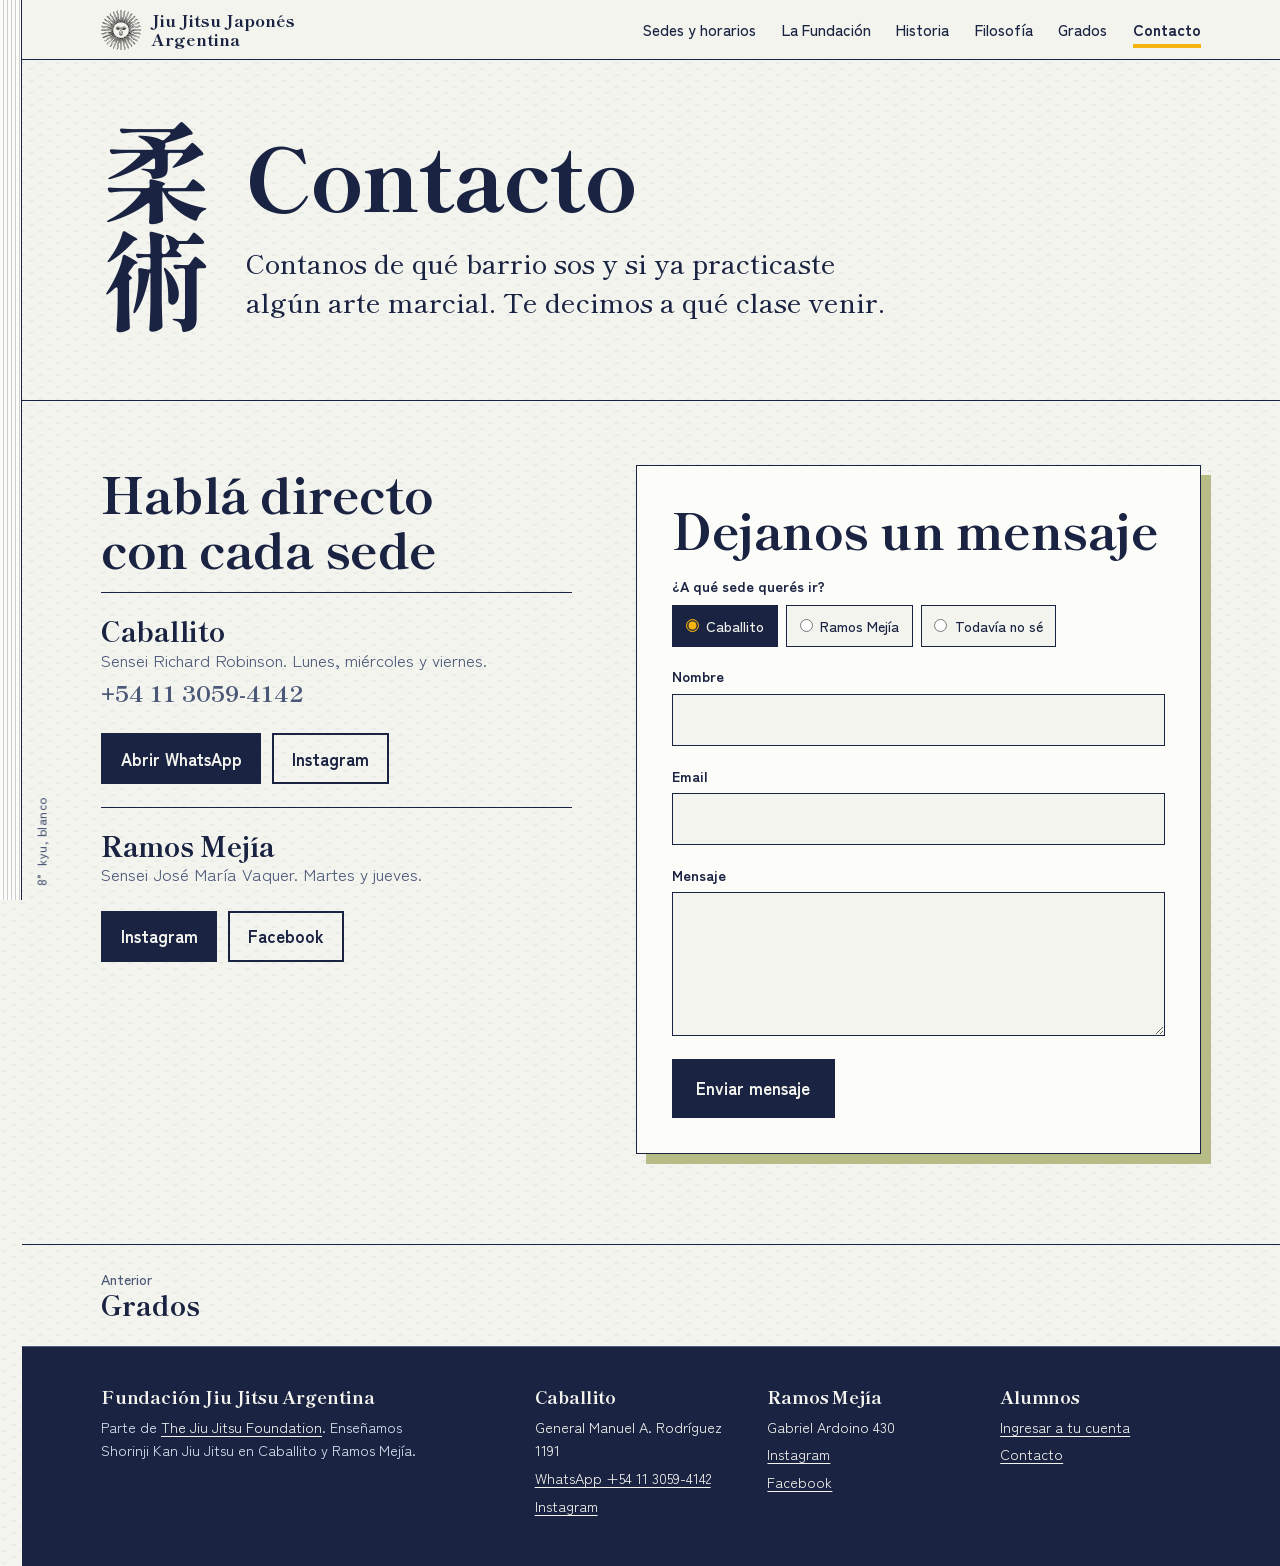
==== contacto.html @ 2adf0007 "Publica el sitio" ====
<!doctype html>
<html lang="es-AR">
<head>
<meta charset="utf-8">
<meta name="viewport" content="width=device-width, initial-scale=1, viewport-fit=cover">
<title>Contacto | Jiu Jitsu Japonés Argentina</title>
<meta name="description" content="Escribinos para venir a una clase de Jiu Jitsu Japonés en Caballito o Ramos Mejía.">
<meta name="theme-color" content="#1A2342">
<meta name="robots" content="noindex, nofollow">
<link rel="canonical" href="https://alannav-x.github.io/jitsu-argentina/contacto.html">
<meta property="og:type" content="website">
<meta property="og:site_name" content="Jiu Jitsu Japonés Argentina">
<meta property="og:title" content="Contacto | Jiu Jitsu Japonés Argentina">
<meta property="og:description" content="Escribinos para venir a una clase de Jiu Jitsu Japonés en Caballito o Ramos Mejía.">
<meta property="og:url" content="https://alannav-x.github.io/jitsu-argentina/contacto.html">
<meta property="og:image" content="https://alannav-x.github.io/jitsu-argentina/assets/img/og.png">
<meta property="og:image:width" content="1200">
<meta property="og:image:height" content="630">
<meta property="og:locale" content="es_AR">
<meta name="twitter:card" content="summary_large_image">
<link rel="icon" href="assets/img/sol.svg" type="image/svg+xml">
<link rel="stylesheet" href="css/fonts.css">
<link rel="stylesheet" href="css/site.css">

</head>
<body>
<a class="saltar" href="#contenido">Ir al contenido</a>
<div class="obi" aria-hidden="true"></div>
<div class="obi-grado" aria-hidden="true">8° kyu, blanco</div>
<header class="cabecera">
  <div class="caja">
    <a class="marca" href="index.html"><img src="assets/img/sol.svg" alt="" width="40" height="40">Jiu Jitsu Japonés<br>Argentina</a>
    <button class="menu-boton" type="button" aria-expanded="false" aria-controls="nav">Menú</button>
    <nav class="nav" id="nav" aria-label="Principal"><ul><li><a href="index.html">Sedes y horarios</a></li><li><a href="fundacion.html">La Fundación</a></li><li><a href="historia.html">Historia</a></li><li><a href="filosofia.html">Filosofía</a></li><li><a href="grados.html">Grados</a></li><li><a href="contacto.html" aria-current="page">Contacto</a></li></ul></nav>
  </div>
</header>
<main id="contenido">
<div class="titular"><div class="caja"><span class="kanji" lang="ja" aria-hidden="true">柔術</span><div><h1>Contacto</h1><p>Contanos de qué barrio sos y si ya practicaste algún arte marcial. Te decimos a qué clase venir.</p></div></div></div><div class="caja contacto-grilla">
  <div class="directo">
    <h2>Hablá directo con cada sede</h2>
    <div class="directo-sede">
      <h3>Caballito</h3>
      <p>Sensei Richard Robinson. Lunes, miércoles y viernes.</p>
      <p class="numero">+54 11 3059-4142</p>
      <div class="redes">
        <a class="boton" href="https://wa.me/541130594142?text=Hola%2C%20quiero%20probar%20una%20clase%20de%20Jiu%20Jitsu%20en%20Caballito.">Abrir WhatsApp</a>
        <a class="boton boton-linea" href="https://www.instagram.com/caballitojiujitsuclub/">Instagram</a>
      </div>
    </div>
    <div class="directo-sede">
      <h3>Ramos Mejía</h3>
      <p>Sensei José María Vaquer. Martes y jueves.</p>
      <div class="redes">
        <a class="boton" href="https://www.instagram.com/haedojiujitsuclub/">Instagram</a>
        <a class="boton boton-linea" href="https://www.facebook.com/p/Haedo-Jiu-Jitsu-Club-100057642211295/">Facebook</a>
      </div>
    </div>
  </div>

  <form class="formulario" id="form-contacto">
    <h2>Dejanos un mensaje</h2>
    <p class="trampa" aria-hidden="true"><label for="c-sitio">No completar</label><input id="c-sitio" name="sitio" type="text" tabindex="-1" autocomplete="off"></p>
    <fieldset class="campo sede-opciones">
      <legend>¿A qué sede querés ir?</legend>
      <label><input type="radio" name="sede" id="c-sede-caballito" value="Caballito" checked> Caballito</label>
      <label><input type="radio" name="sede" id="c-sede-ramos" value="Ramos Mejía"> Ramos Mejía</label>
      <label><input type="radio" name="sede" id="c-sede-nose" value="Todavía no sé"> Todavía no sé</label>
    </fieldset>
    <div class="campo">
      <label for="c-nombre">Nombre</label>
      <input id="c-nombre" name="nombre" type="text" autocomplete="name" required>
    </div>
    <div class="campo">
      <label for="c-email">Email</label>
      <input id="c-email" name="email" type="email" autocomplete="email" required>
    </div>
    <div class="campo">
      <label for="c-mensaje">Mensaje</label>
      <textarea id="c-mensaje" name="mensaje" required></textarea>
    </div>
    <button class="boton" type="submit">Enviar mensaje</button>
    <p class="estado" id="form-estado" role="status" hidden></p>
  </form>
</div>

<nav class="seguir" aria-label="Seguir leyendo"><div class="caja"><a class="antes" href="grados.html"><span>Anterior</span>Grados</a><span></span></div></nav>
</main>
<footer class="pie">
  <div class="caja">
    <div>
      <h2>Fundación Jiu Jitsu Argentina</h2>
      <p>Parte de <a href="https://www.jitsufoundation.org/">The Jiu Jitsu Foundation</a>. Enseñamos Shorinji Kan Jiu Jitsu en Caballito y Ramos Mejía.</p>
    </div>
    <div>
      <h2>Caballito</h2>
      <ul>
        <li>General Manuel A. Rodríguez 1191</li>
        <li><a href="https://wa.me/541130594142?text=Hola%2C%20quiero%20probar%20una%20clase%20de%20Jiu%20Jitsu%20en%20Caballito.">WhatsApp +54 11 3059-4142</a></li>
        <li><a href="https://www.instagram.com/caballitojiujitsuclub/">Instagram</a></li>
      </ul>
    </div>
    <div>
      <h2>Ramos Mejía</h2>
      <ul>
        <li>Gabriel Ardoino 430</li>
        <li><a href="https://www.instagram.com/haedojiujitsuclub/">Instagram</a></li>
        <li><a href="https://www.facebook.com/p/Haedo-Jiu-Jitsu-Club-100057642211295/">Facebook</a></li>
      </ul>
    </div>
    <div>
      <h2>Alumnos</h2>
      <ul>
        <li><a href="https://jitsuargentina.com.ar/login">Ingresar a tu cuenta</a></li>
        <li><a href="contacto.html">Contacto</a></li>
      </ul>
    </div>
  </div>
</footer>

<script src="js/site.js"></script>
</body>
</html>
---- css/fonts.css ----
@font-face{font-family:'Shippori Mincho B1';font-style:normal;font-weight:500;font-display:swap;src:url('../assets/fonts/shippori-mincho-b1-latin-500-normal.woff2') format('woff2');unicode-range:U+0000-00FF,U+0131,U+0152-0153,U+02BB-02BC,U+02C6,U+02DA,U+02DC,U+2000-206F,U+20AC,U+2122,U+2191,U+2193,U+2212,U+2215,U+FEFF,U+FFFD}
@font-face{font-family:'Shippori Mincho B1';font-style:normal;font-weight:800;font-display:swap;src:url('../assets/fonts/shippori-mincho-b1-latin-800-normal.woff2') format('woff2');unicode-range:U+0000-00FF,U+0131,U+0152-0153,U+02BB-02BC,U+02C6,U+02DA,U+02DC,U+2000-206F,U+20AC,U+2122,U+2191,U+2193,U+2212,U+2215,U+FEFF,U+FFFD}
@font-face{font-family:'Zen Kaku Gothic New';font-style:normal;font-weight:400;font-display:swap;src:url('../assets/fonts/zen-kaku-gothic-new-latin-400-normal.woff2') format('woff2');unicode-range:U+0000-00FF,U+0131,U+0152-0153,U+02BB-02BC,U+02C6,U+02DA,U+02DC,U+2000-206F,U+20AC,U+2122,U+2191,U+2193,U+2212,U+2215,U+FEFF,U+FFFD}
@font-face{font-family:'Zen Kaku Gothic New';font-style:normal;font-weight:500;font-display:swap;src:url('../assets/fonts/zen-kaku-gothic-new-latin-500-normal.woff2') format('woff2');unicode-range:U+0000-00FF,U+0131,U+0152-0153,U+02BB-02BC,U+02C6,U+02DA,U+02DC,U+2000-206F,U+20AC,U+2122,U+2191,U+2193,U+2212,U+2215,U+FEFF,U+FFFD}
@font-face{font-family:'Zen Kaku Gothic New';font-style:normal;font-weight:700;font-display:swap;src:url('../assets/fonts/zen-kaku-gothic-new-latin-700-normal.woff2') format('woff2');unicode-range:U+0000-00FF,U+0131,U+0152-0153,U+02BB-02BC,U+02C6,U+02DA,U+02DC,U+2000-206F,U+20AC,U+2122,U+2191,U+2193,U+2212,U+2215,U+FEFF,U+FFFD}
@font-face{font-family:'Shippori Mincho B1';font-style:normal;font-weight:800;font-display:swap;src:url('../assets/fonts/shippori-kanji-0.woff2') format('woff2');unicode-range:U+53F2,U+6B66}
@font-face{font-family:'Shippori Mincho B1';font-style:normal;font-weight:800;font-display:swap;src:url('../assets/fonts/shippori-kanji-1.woff2') format('woff2');unicode-range:U+8853,U+5E2F}
@font-face{font-family:'Shippori Mincho B1';font-style:normal;font-weight:800;font-display:swap;src:url('../assets/fonts/shippori-kanji-2.woff2') format('woff2');unicode-range:U+6B74}
@font-face{font-family:'Shippori Mincho B1';font-style:normal;font-weight:800;font-display:swap;src:url('../assets/fonts/shippori-kanji-3.woff2') format('woff2');unicode-range:U+9053}
@font-face{font-family:'Shippori Mincho B1';font-style:normal;font-weight:800;font-display:swap;src:url('../assets/fonts/shippori-kanji-4.woff2') format('woff2');unicode-range:U+67D4}
---- css/site.css ----
/* Layout: el cinturón (obi) corre como una columna por el borde izquierdo y cambia de grado al avanzar la página;
   el contenido se alinea a la izquierda sobre una grilla de 12 columnas, con el índigo como tinta y el celeste y el sol como acentos. */
:root {
  color-scheme: light;
  --gi: #F3F4EE;          /* blanco del judogi */
  --gi-sombra: #E4E7DC;   /* pliegue del gi */
  --indigo: #1A2342;      /* aizome, tinta de todo el texto */
  --indigo-medio: #4C5878;
  --celeste: #74ACDF;     /* bandera argentina */
  --celeste-hondo: #1F5F99;
  --sol: #F6B40E;         /* Sol de Mayo */
  --tatami: #B7BB86;      /* paja igusa */
  --blanco: #FCFCF9;

  --c-blanco: #FCFCF9; --c-amarillo: #FFD91D; --c-naranja: #DD792F; --c-verde: #21932E;
  --c-violeta: #5E3E8C; --c-celeste: #A6C7ED; --c-azul: #2D5DE2; --c-marron: #934D19;
  --grado: var(--c-blanco);

  --display: 'Shippori Mincho B1', 'Hiragino Mincho ProN', 'Yu Mincho', Georgia, 'Times New Roman', serif;
  --texto: 'Zen Kaku Gothic New', 'Hiragino Sans', 'Segoe UI', system-ui, -apple-system, Roboto, Arial, sans-serif;

  --t-1: clamp(2.6rem, 1.4rem + 5.2vw, 5.6rem);
  --t-2: clamp(1.9rem, 1.3rem + 2.4vw, 3.1rem);
  --t-3: clamp(1.3rem, 1.1rem + .8vw, 1.7rem);
  --t-4: 1.125rem;
  --t-chico: .9rem;

  --obi: 14px;
  --ancho: 1180px;
}
@media (min-width: 900px) { :root { --obi: 22px; } }

*, *::before, *::after { box-sizing: border-box; }
html { scroll-behavior: smooth; scroll-padding-top: 5rem; }
@media (prefers-reduced-motion: reduce) { html { scroll-behavior: auto; } * { transition: none !important; } }

body {
  margin: 0;
  padding-left: var(--obi);
  background-color: var(--gi);
  /* trama "grano de arroz" del judogi */
  background-image: url("data:image/svg+xml,%3Csvg xmlns='http://www.w3.org/2000/svg' width='18' height='12'%3E%3Cg fill='%231A2342' fill-opacity='.045'%3E%3Cellipse cx='4.5' cy='3' rx='3' ry='1.1'/%3E%3Cellipse cx='13.5' cy='9' rx='3' ry='1.1'/%3E%3C/g%3E%3C/svg%3E");
  color: var(--indigo);
  font-family: var(--texto);
  font-size: 1.0625rem;
  line-height: 1.65;
  -webkit-font-smoothing: antialiased;
}
img { max-width: 100%; height: auto; display: block; }
a { color: inherit; text-decoration-thickness: 1px; text-underline-offset: .2em; }
a:hover { text-decoration-thickness: 2px; }
:focus-visible { outline: 3px solid var(--celeste-hondo); outline-offset: 3px; border-radius: 2px; }
.oscuro :focus-visible { outline-color: var(--sol); }
h1, h2, h3 { font-family: var(--display); font-weight: 800; line-height: 1.12; margin: 0; text-wrap: balance; letter-spacing: -.01em; }
p { margin: 0; }
.solo-lector { position: absolute; width: 1px; height: 1px; overflow: hidden; clip-path: inset(50%); white-space: nowrap; }

.caja {
  max-width: var(--ancho);
  margin-inline: auto;
  padding-left: max(16px, env(safe-area-inset-left, 0px));
  padding-right: max(16px, env(safe-area-inset-right, 0px));
}
@media (min-width: 700px) { .caja { padding-left: max(40px, env(safe-area-inset-left, 0px)); padding-right: max(40px, env(safe-area-inset-right, 0px)); } }

/* ---------- El obi ---------- */
.obi {
  position: fixed; left: 0; top: 0; bottom: 0; width: var(--obi); z-index: 30;
  background-color: var(--grado);
  background-image: repeating-linear-gradient(90deg, transparent 0 3px, rgba(26,35,66,.22) 3px 4px);
  border-right: 1px solid var(--indigo);
  transition: background-color .5s ease;
}
.obi-grado {
  display: none;
}
@media (min-width: 900px) {
  .obi-grado {
    display: block; position: fixed; left: calc(var(--obi) + 10px); bottom: 14px; z-index: 30;
    writing-mode: vertical-rl; transform: rotate(180deg);
    font-size: .78rem; font-weight: 500; color: var(--indigo-medio); letter-spacing: .04em;
    font-variant-numeric: tabular-nums;
  }
}

/* ---------- Cabecera ---------- */
.cabecera {
  position: sticky; top: env(safe-area-inset-top, 0px); z-index: 20;
  background: var(--gi);
  border-bottom: 1px solid var(--indigo);
}
.cabecera .caja { display: flex; align-items: center; justify-content: space-between; gap: 1rem; padding-block: .6rem; flex-wrap: wrap; }
.marca { display: flex; align-items: center; gap: .65rem; text-decoration: none; font-family: var(--display); font-weight: 800; font-size: 1.05rem; line-height: 1.1; }
.marca img { width: 40px; height: 40px; }
.menu-boton {
  font: inherit; font-weight: 700; font-size: var(--t-chico); color: var(--indigo);
  background: none; border: 1px solid var(--indigo); padding: .45rem .9rem; cursor: pointer;
}
.nav { display: none; width: 100%; }
.nav.abierta { display: block; }
.nav ul { list-style: none; margin: 0; padding: .4rem 0 .6rem; display: flex; flex-direction: column; }
.nav a { display: block; padding: .6rem 0; text-decoration: none; font-weight: 500; border-top: 1px solid var(--gi-sombra); }
.nav a[aria-current="page"] { font-weight: 700; box-shadow: inset 4px 0 0 var(--sol); padding-left: .8rem; }
@media (min-width: 900px) {
  .menu-boton { display: none; }
  .nav { display: block; width: auto; }
  .nav ul { flex-direction: row; gap: 1.6rem; padding: 0; align-items: center; }
  .nav a { border: 0; padding: .35rem 0; font-size: .97rem; }
  .nav a:hover { box-shadow: inset 0 -2px 0 var(--indigo); }
  .nav a[aria-current="page"] { box-shadow: inset 0 -4px 0 var(--sol); padding-left: 0; }
}

/* ---------- Botones ---------- */
.boton {
  display: inline-flex; align-items: center; gap: .5rem;
  font: inherit; font-weight: 700; text-decoration: none; cursor: pointer;
  padding: .85rem 1.4rem; border: 2px solid var(--indigo);
  background: var(--indigo); color: var(--gi);
}
.boton:hover { background: var(--celeste-hondo); border-color: var(--celeste-hondo); }
.boton-linea { background: transparent; color: var(--indigo); }
.boton-linea:hover { background: var(--indigo); border-color: var(--indigo); color: var(--gi); }
.oscuro .boton { background: var(--sol); border-color: var(--sol); color: var(--indigo); }
.oscuro .boton:hover { background: var(--gi); border-color: var(--gi); }

/* ---------- Portada ---------- */
.portada .caja { display: grid; gap: 2.5rem; padding-block: clamp(2.5rem, 6vw, 5.5rem) clamp(3rem, 6vw, 5rem); }
.portada-titulo { display: flex; gap: clamp(1rem, 3vw, 2.25rem); align-items: flex-start; }
.kanji {
  font-family: var(--display); font-weight: 800; writing-mode: vertical-rl; line-height: 1;
  font-size: clamp(4.2rem, 2rem + 9vw, 9.5rem); color: var(--indigo); flex: none;
  margin-top: -.06em;
}
.portada h1 { font-size: var(--t-1); }
.portada h1 span { display: block; }
.portada h1 .lugar { color: var(--celeste-hondo); }
.bajada { font-size: var(--t-3); line-height: 1.45; max-width: 34ch; margin-top: 1.4rem; font-family: var(--display); font-weight: 500; }
.portada-acciones { display: flex; flex-wrap: wrap; gap: .8rem; margin-top: 2rem; }
@media (min-width: 1000px) {
  .portada-titulo > div { container-type: inline-size; flex: 1; min-width: 0; }
  .portada h1 { font-size: clamp(2.4rem, 11.5cqw, 5rem); }
  .portada h1 span { white-space: nowrap; }
  .portada .caja { grid-template-columns: minmax(0, 7fr) minmax(0, 5fr); align-items: end; gap: 4rem; }
}

/* Semana de clases */
.semana { background: var(--blanco); border: 1px solid var(--indigo); box-shadow: 10px 10px 0 var(--tatami); min-width: 0; }
.semana-cabeza { display: flex; justify-content: space-between; align-items: baseline; gap: 1rem; padding: 1rem 1.2rem; border-bottom: 1px solid var(--indigo); flex-wrap: wrap; }
.semana-cabeza h2 { font-size: 1.25rem; }
.semana-cabeza p { font-size: var(--t-chico); color: var(--indigo-medio); }
.semana ol { list-style: none; margin: 0; padding: 0; }
.semana li {
  display: grid; grid-template-columns: 5.2rem 1fr; column-gap: 1rem; align-items: baseline;
  padding: .8rem 1.2rem; border-bottom: 1px solid var(--gi-sombra); position: relative;
}
.semana li:last-child { border-bottom: 0; }
.semana .dia { font-weight: 700; }
.semana .hora { font-variant-numeric: tabular-nums; font-family: var(--display); font-weight: 800; font-size: 1.3rem; line-height: 1.2; }
.semana .sede { grid-column: 2; font-size: var(--t-chico); color: var(--indigo-medio); }
.semana li.proxima { background: var(--indigo); color: var(--gi); }
.semana li.proxima .sede { color: var(--celeste); }
.semana li.proxima::before { content: ""; position: absolute; left: 0; top: 0; bottom: 0; width: 6px; background: var(--sol); }
.semana .aviso { grid-column: 1 / -1; font-size: var(--t-chico); font-weight: 700; color: var(--sol); margin-bottom: .15rem; }

/* ---------- Secciones ---------- */
.seccion .caja { padding-block: clamp(3.5rem, 7vw, 6.5rem); }
.seccion-titulo { font-size: var(--t-2); max-width: 20ch; }
.seccion-intro { max-width: 58ch; margin-top: 1rem; color: var(--indigo-medio); font-size: var(--t-4); }
.oscuro { background: var(--indigo); color: var(--gi); }
.oscuro .seccion-intro { color: var(--c-celeste); }
.linea-arriba { border-top: 1px solid var(--indigo); }

/* Sedes */
.sedes { display: grid; gap: clamp(3.5rem, 7vw, 6rem); margin-top: clamp(2.5rem, 5vw, 4rem); }
.sede-ficha { display: grid; gap: 2rem; align-items: start; }
.sede-foto { margin: 0; border: 1px solid var(--indigo); box-shadow: -10px 10px 0 var(--tatami); background: var(--gi-sombra); }
.sede-foto img { width: 100%; aspect-ratio: 4 / 3; object-fit: cover; }
.sede-datos { min-width: 0; }
.sede-datos h3 { font-size: clamp(2rem, 1.5rem + 2vw, 3rem); }
.sensei { display: flex; align-items: center; gap: .8rem; margin-top: .9rem; flex-wrap: wrap; font-size: var(--t-4); }
.dan {
  display: inline-flex; gap: 3px; align-items: center; height: 1.15rem; padding: 0 .55rem; background: #14161c;
  background-image: repeating-linear-gradient(0deg, transparent 0 3px, rgba(255,255,255,.12) 3px 4px);
}
.dan i { display: block; width: 4px; height: 100%; background: var(--sol); }
.direccion { display: inline-block; margin-top: .6rem; font-weight: 500; }
.dias { list-style: none; margin: 1.6rem 0 0; padding: 0; display: grid; grid-template-columns: repeat(5, minmax(0, 1fr)); border: 1px solid var(--indigo); background: var(--blanco); }
.dias li { padding: .6rem .3rem .7rem; text-align: center; border-right: 1px solid var(--gi-sombra); min-width: 0; }
.dias li:last-child { border-right: 0; }
.dias .d { display: block; font-size: .8rem; font-weight: 700; color: var(--indigo-medio); }
.dias .h { display: block; font-family: var(--display); font-weight: 800; font-size: clamp(.95rem, .6rem + 1.3vw, 1.3rem); line-height: 1.25; font-variant-numeric: tabular-nums; margin-top: .2rem; }
.dias .h small { display: block; font-family: var(--texto); font-weight: 400; font-size: .78rem; color: var(--indigo-medio); }
.dias li.clase { background: var(--indigo); color: var(--gi); border-right-color: var(--indigo-medio); }
.dias li.clase .d, .dias li.clase .h small { color: var(--c-celeste); }
.dias li:not(.clase) .h { color: var(--tatami); }
.redes { display: flex; flex-wrap: wrap; gap: .7rem; margin-top: 1.4rem; }
.redes .boton { padding: .6rem 1.1rem; }
@media (min-width: 900px) {
  .sede-ficha { grid-template-columns: minmax(0, 6fr) minmax(0, 6fr); gap: 4rem; align-items: center; }
  .sede-ficha:nth-child(even) .sede-foto { order: 2; box-shadow: 10px 10px 0 var(--tatami); }
}

/* Tres afirmaciones */
.afirmaciones { list-style: none; margin: clamp(2rem, 4vw, 3.5rem) 0 0; padding: 0; }
.afirmaciones li { display: grid; gap: .8rem; padding-block: 1.8rem; border-top: 1px solid rgba(166,199,237,.35); }
.afirmaciones h3 { font-size: var(--t-2); }
.afirmaciones p { max-width: 52ch; color: #DCE3F2; }
.afirmaciones a { color: var(--sol); font-weight: 700; }
@media (min-width: 900px) { .afirmaciones li { grid-template-columns: minmax(0, 5fr) minmax(0, 6fr); gap: 3rem; align-items: baseline; } }

/* Escalera de cinturones */
.escalera { list-style: none; margin: clamp(2rem, 4vw, 3.5rem) 0 0; padding: 0; display: grid; gap: .55rem; }
.escalera li { display: grid; grid-template-columns: 4.6rem minmax(0, 1fr); gap: 1rem; align-items: center; }
.escalera .k { white-space: nowrap; font-family: var(--display); font-weight: 800; font-size: 1.15rem; font-variant-numeric: tabular-nums; }
.cinta {
  display: flex; align-items: center; justify-content: space-between; gap: 1rem;
  height: 2.6rem; padding: 0 1rem; border: 1px solid var(--indigo);
  background-color: var(--cinta, var(--c-blanco));
  background-image: repeating-linear-gradient(0deg, transparent 0 5px, rgba(26,35,66,.16) 5px 6px);
  font-weight: 700; font-size: var(--t-chico); color: var(--indigo);
}
.cinta.clara-no { color: var(--blanco); }
.cinta span { background: var(--gi); color: var(--indigo); padding: .05rem .5rem; border: 1px solid var(--indigo); }
.escalera li:nth-child(1) .cinta { width: 44%; } .escalera li:nth-child(2) .cinta { width: 52%; }
.escalera li:nth-child(3) .cinta { width: 60%; } .escalera li:nth-child(4) .cinta { width: 68%; }
.escalera li:nth-child(5) .cinta { width: 76%; } .escalera li:nth-child(6) .cinta { width: 84%; }
.escalera li:nth-child(7) .cinta { width: 92%; } .escalera li:nth-child(8) .cinta { width: 100%; }
@media (max-width: 560px) { .escalera .cinta { width: 100% !important; } .escalera li { grid-template-columns: 3.9rem minmax(0, 1fr); gap: .6rem; } .escalera .k { font-size: 1rem; } }
.tras-lista { margin-top: 2rem; }

/* Fundación en portada */
.fundacion { display: grid; gap: 2.5rem; align-items: center; }
.fundacion .sol { width: min(260px, 60%); }
.paises { margin-top: 1.4rem; font-family: var(--display); font-weight: 500; font-size: var(--t-3); line-height: 1.5; max-width: 40ch; }
.paises strong { font-weight: 800; background: linear-gradient(transparent 62%, var(--sol) 62%); }
@media (min-width: 900px) { .fundacion { grid-template-columns: minmax(0, 4fr) minmax(0, 8fr); gap: 4rem; } .fundacion .sol { width: 100%; max-width: 320px; } }

/* Cierre */
.cierre h2 { font-size: var(--t-1); max-width: 14ch; }
.cierre p { margin-top: 1.2rem; max-width: 50ch; color: #DCE3F2; font-size: var(--t-4); }
.cierre .portada-acciones a.boton-linea { color: var(--gi); border-color: var(--gi); background: transparent; }
.cierre .portada-acciones a.boton-linea:hover { background: var(--gi); color: var(--indigo); }

/* ---------- Pie ---------- */
.pie { background: var(--indigo); color: var(--gi); border-top: 1px solid rgba(166,199,237,.35); font-size: var(--t-chico); }
.pie .caja { display: grid; gap: 2rem; padding-block: 2.5rem 3rem; }
.pie h2 { font-size: 1.1rem; margin-bottom: .5rem; }
.pie ul { list-style: none; margin: 0; padding: 0; display: grid; gap: .25rem; }
.pie p { color: #DCE3F2; max-width: 44ch; }
.pie a { color: var(--gi); }
@media (min-width: 800px) { .pie .caja { grid-template-columns: 2fr 1fr 1fr 1fr; } }

/* ---------- Páginas interiores ---------- */
.titular { border-bottom: 1px solid var(--indigo); }
.titular .caja { display: flex; gap: clamp(1rem, 3vw, 2.25rem); align-items: flex-start; padding-block: clamp(2.5rem, 5vw, 4.5rem); }
.titular .kanji { font-size: clamp(3.4rem, 2rem + 6vw, 7rem); }
.titular .kanji-sol { width: clamp(4rem, 2rem + 8vw, 7.5rem); flex: none; }
.titular h1 { font-size: var(--t-1); max-width: 16ch; }
.titular p { font-family: var(--display); font-weight: 500; font-size: var(--t-3); line-height: 1.45; max-width: 44ch; margin-top: 1.2rem; }

.articulo .caja { display: grid; gap: 2.5rem; padding-block: clamp(2.5rem, 5vw, 4.5rem) clamp(3.5rem, 7vw, 6rem); }
.indice { font-size: var(--t-chico); }
.indice h2 { font-family: var(--texto); font-size: var(--t-chico); font-weight: 700; margin-bottom: .6rem; letter-spacing: 0; }
.indice ol { list-style: none; margin: 0; padding: 0; display: grid; gap: .1rem; border-left: 1px solid var(--indigo); }
.indice a { display: block; padding: .35rem 0 .35rem .9rem; text-decoration: none; margin-left: -1px; border-left: 3px solid transparent; }
.indice a:hover { border-left-color: var(--celeste-hondo); }
.prosa { min-width: 0; max-width: 66ch; }
.prosa section + section { margin-top: 3.5rem; padding-top: 3rem; border-top: 1px solid var(--indigo); }
.prosa h2 { font-size: var(--t-2); margin-bottom: 1.3rem; }
.prosa p + p { margin-top: 1.1rem; }
.prosa > p:first-child, .prosa .entrada { font-size: 1.2rem; line-height: 1.6; }
.figura { margin: 1.8rem 0; display: flex; gap: 1rem; align-items: flex-end; flex-wrap: wrap; }
.figura img { border: 1px solid var(--indigo); box-shadow: 8px 8px 0 var(--tatami); filter: grayscale(1) contrast(1.05); }
.figura figcaption { font-size: var(--t-chico); color: var(--indigo-medio); max-width: 22ch; padding-bottom: .2rem; }
@media (min-width: 1000px) {
  .articulo .caja { grid-template-columns: minmax(0, 3fr) minmax(0, 8fr); gap: 4rem; align-items: start; }
  .indice { position: sticky; top: 5.5rem; }
}

/* Linaje */
.linaje { margin: 2rem 0 0; padding: 1.5rem; background: var(--blanco); border: 1px solid var(--indigo); box-shadow: 10px 10px 0 var(--tatami); }
.linaje h3 { font-size: 1.3rem; margin-bottom: 1rem; }
.linaje ol { list-style: none; margin: 0; padding: 0; border-left: 2px solid var(--indigo); }
.linaje li { position: relative; padding: 0 0 1.2rem 1.4rem; }
.linaje li:last-child { padding-bottom: 0; }
.linaje li::before { content: ""; position: absolute; left: -7px; top: .5em; width: 12px; height: 12px; background: var(--sol); border: 2px solid var(--indigo); border-radius: 50%; }
.linaje .cuando { display: block; font-size: var(--t-chico); font-weight: 700; color: var(--celeste-hondo); font-variant-numeric: tabular-nums; }
.linaje .quien { font-family: var(--display); font-weight: 800; font-size: 1.15rem; }
.linaje .que { display: block; font-size: var(--t-chico); color: var(--indigo-medio); }

/* Países (página Fundación) */
.lista-paises { list-style: none; margin: 1.6rem 0 0; padding: 0; display: grid; grid-template-columns: repeat(auto-fill, minmax(10.5rem, 1fr)); border-top: 1px solid var(--indigo); border-left: 1px solid var(--indigo); background: var(--blanco); }
.lista-paises li { padding: .55rem .8rem; border-right: 1px solid var(--indigo); border-bottom: 1px solid var(--indigo); font-weight: 500; }
.lista-paises li.aca { background: var(--celeste); font-weight: 700; }

/* Grados */
.grados { list-style: none; margin: 0; padding: 0; }
.grado { display: grid; gap: 1.2rem; padding-block: 2.2rem; border-top: 1px solid var(--indigo); }
.grado:first-child { border-top: 0; padding-top: 0; }
.grado-num { font-family: var(--display); font-weight: 800; font-size: clamp(2.4rem, 1.8rem + 2.5vw, 3.8rem); line-height: 1; font-variant-numeric: tabular-nums; }
.grado-num small { font-size: .45em; }
.grado h2 { font-size: var(--t-3); margin: 0 0 .2rem; }
.grado .cinta { height: 3rem; margin-bottom: 1.2rem; justify-content: flex-end; }
.grado p + p { margin-top: .9rem; }
.mons { display: flex; gap: 6px; height: 100%; align-items: stretch; }
.mons i { display: block; width: 10px; background: var(--mon); border-inline: 1px solid var(--indigo); }
.grado .nota { font-size: var(--t-chico); color: var(--indigo-medio); border-left: 3px solid var(--sol); padding-left: .9rem; }
@media (min-width: 800px) { .grado { grid-template-columns: 9rem minmax(0, 1fr); gap: 2.5rem; } }
.prosa.ancha { max-width: 78ch; }

/* Contacto */
.contacto-grilla { display: grid; gap: 3rem; padding-block: clamp(2.5rem, 5vw, 4.5rem) clamp(3.5rem, 7vw, 6rem); }
.directo h2, .formulario h2 { font-size: var(--t-2); margin-bottom: 1rem; }
.directo-sede { padding-block: 1.4rem; border-top: 1px solid var(--indigo); }
.directo-sede h3 { font-size: var(--t-3); }
.directo-sede p { color: var(--indigo-medio); }
.numero { font-family: var(--display); font-weight: 800; font-size: 1.4rem; font-variant-numeric: tabular-nums; user-select: all; color: var(--indigo); }
.formulario { background: var(--blanco); border: 1px solid var(--indigo); box-shadow: 10px 10px 0 var(--tatami); padding: clamp(1.2rem, 3vw, 2.2rem); min-width: 0; }
.campo { display: grid; gap: .35rem; margin-top: 1.1rem; }
.campo label { font-weight: 700; font-size: var(--t-chico); }
.campo input, .campo textarea {
  font: inherit; color: var(--indigo); background: var(--gi); border: 1px solid var(--indigo); border-radius: 0;
  padding: .7rem .8rem; width: 100%;
}
.campo textarea { min-height: 9rem; resize: vertical; }
.campo input:focus-visible, .campo textarea:focus-visible { outline-offset: 0; background: var(--blanco); }
.trampa { position: absolute; left: -9999px; }
.formulario .boton { margin-top: 1.4rem; }
.estado { margin-top: 1rem; font-weight: 700; padding: .8rem 1rem; border-left: 6px solid var(--sol); background: var(--gi); }
.estado.error { border-left-color: #B3261E; }
@media (min-width: 900px) { .contacto-grilla { grid-template-columns: minmax(0, 5fr) minmax(0, 6fr); gap: 4rem; align-items: start; } }

sup { font-size: .7em; line-height: 0; }

/* ---------- Interacción y contenido ampliado ---------- */
.saltar { position: absolute; left: -9999px; top: 0; z-index: 50; background: var(--sol); color: var(--indigo); padding: .7rem 1rem; font-weight: 700; }
.saltar:focus { left: calc(var(--obi) + 8px); top: 8px; }
picture { display: block; }
.agendar { margin-top: 1rem; font-size: var(--t-chico); font-weight: 500; }

/* El kanji se revela de arriba hacia abajo, como un trazo de pincel */
@media (prefers-reduced-motion: no-preference) {
  .portada .kanji { animation: pincel 1.1s cubic-bezier(.6, 0, .2, 1) both; }
  @keyframes pincel { from { clip-path: inset(0 0 100% 0); } to { clip-path: inset(0 0 0 0); } }
}

/* Grados interactivos en la portada */
.grados-vivo { display: grid; gap: 2.5rem; margin-top: clamp(2rem, 4vw, 3.5rem); align-items: start; }
.grados-vivo .escalera { margin-top: .8rem; }
.ayuda { font-size: var(--t-chico); color: var(--indigo-medio); }
button.cinta { font-family: inherit; cursor: pointer; text-align: left; transition: transform .15s ease, box-shadow .15s ease; }
button.cinta:hover { transform: translateX(4px); }
button.cinta[aria-pressed="true"] { box-shadow: 5px 5px 0 var(--indigo); transform: translate(-2px, -2px); }
button.cinta[aria-pressed="true"] span { background: var(--indigo); color: var(--gi); }
.grado-panel { background: var(--blanco); border: 1px solid var(--indigo); box-shadow: 10px 10px 0 var(--tatami); padding: clamp(1.2rem, 3vw, 2rem); min-width: 0; display: grid; gap: .9rem; }
.grado-panel h3 { font-size: var(--t-3); }
.grado-panel a { font-weight: 700; }
.nudo { width: 100%; max-width: 340px; height: auto; overflow: visible; justify-self: center; margin-block: .4rem .6rem; }
.nudo path { fill: var(--cinta, var(--c-blanco)); stroke: var(--indigo); stroke-width: 4; stroke-linejoin: round; transition: fill .45s ease; transform-box: fill-box; transform-origin: center; }
@media (min-width: 900px) { .grados-vivo { grid-template-columns: minmax(0, 6fr) minmax(0, 5fr); gap: 4rem; } .grado-panel { position: sticky; top: 6rem; } }
@media (prefers-reduced-motion: no-preference) {
  .anudar .nudo path:nth-child(2) { animation: cenir .7s cubic-bezier(.6, 0, .2, 1) both; }
  .anudar .nudo path:nth-child(5) { animation: caer .45s ease-out .55s both; transform-origin: 100% 0; }
  .anudar .nudo path:nth-child(7) { animation: caer .45s ease-out .7s both; transform-origin: 0 0; }
  .anudar .nudo path:nth-child(1), .anudar .nudo path:nth-child(3), .anudar .nudo path:nth-child(4),
  .anudar .nudo path:nth-child(6), .anudar .nudo path:nth-child(8) { animation: apretar .4s cubic-bezier(.3, 1.6, .5, 1) 1.05s both; }
  @keyframes cenir { from { clip-path: inset(0 100% 0 0); } to { clip-path: inset(-10px); } }
  @keyframes caer { from { opacity: 0; transform: scale(.2); } to { opacity: 1; transform: scale(1); } }
  @keyframes apretar { from { opacity: 0; transform: scale(1.5); } to { opacity: 1; transform: scale(1); } }
  [data-animar].en-vista .mons i { animation: mon .35s cubic-bezier(.3, 1.6, .5, 1) both; transform-origin: 50% 0; }
  [data-animar].en-vista .mons i:nth-child(2) { animation-delay: .25s; }
  [data-animar].en-vista .mons i:nth-child(3) { animation-delay: .5s; }
  @keyframes mon { from { opacity: 0; transform: scaleY(0); } to { opacity: 1; transform: scaleY(1); } }
}

/* Lances y defensas */
.lances { margin-top: 1rem; }
.lances-pista { height: 10px; border: 1px solid var(--indigo); background: var(--gi); }
.lances-pista i { display: block; height: 100%; background: var(--indigo); transition: width .5s ease; }
.lances p { font-size: var(--t-chico); color: var(--indigo-medio); margin-top: .35rem; font-variant-numeric: tabular-nums; }
.lances strong { color: var(--indigo); }
.defensas { list-style: none; margin: 1rem 0 0; padding: 0; display: flex; flex-wrap: wrap; gap: .5rem; }
.defensas li { display: inline-flex; align-items: center; gap: .45rem; padding: .3rem .7rem .3rem .5rem; border: 1px solid var(--indigo); background: var(--blanco); font-size: var(--t-chico); font-weight: 500; }
.grado .nota { margin-top: 1.1rem; }

/* Leyenda de mons */
.mons-leyenda { background: var(--blanco); border: 1px solid var(--indigo); box-shadow: 10px 10px 0 var(--tatami); padding: clamp(1.2rem, 3vw, 1.8rem); margin-bottom: 3rem; }
.mons-leyenda h2 { font-size: var(--t-3); margin-bottom: 1rem; }
.mons-leyenda ul { list-style: none; margin: 0; padding: 0; display: grid; grid-template-columns: repeat(auto-fit, minmax(7.5rem, 1fr)); gap: 1rem; }
.mons-leyenda li { display: grid; font-size: var(--t-chico); }
.mons-leyenda .cinta { height: 2.2rem; justify-content: flex-end; margin-bottom: .4rem; padding: 0 .7rem; }
.mons-leyenda strong { font-family: var(--display); font-size: 1.05rem; }
.mons-leyenda > p { margin-top: 1rem; font-size: var(--t-chico); color: var(--indigo-medio); }

/* On y Giri */
.on-giri { margin: 0 0 2rem; display: grid; gap: .5rem; }
.og-nodo { border: 1px solid var(--indigo); background: var(--blanco); padding: .9rem 1rem; display: grid; }
.og-nodo strong { font-family: var(--display); font-size: 1.2rem; }
.og-nodo span { font-size: var(--t-chico); color: var(--indigo-medio); }
.og-vos { background: var(--indigo); }
.og-vos strong { color: var(--gi); } .og-vos span { color: var(--c-celeste); }
.og-flecha { display: flex; align-items: center; gap: .6rem; padding-left: 1rem; font-size: var(--t-chico); color: var(--indigo-medio); }
.og-flecha::before { content: ""; width: 2px; height: 2.2rem; background: var(--indigo); box-shadow: 0 0 0 0 transparent; }
.og-flecha b { font-family: var(--display); font-size: 1.15rem; color: var(--indigo); background: linear-gradient(transparent 62%, var(--sol) 62%); }
@media (min-width: 760px) {
  .on-giri { grid-template-columns: minmax(0, 1fr) auto minmax(0, .8fr) auto minmax(0, 1fr); align-items: stretch; gap: 0; }
  .og-flecha { flex-direction: column; justify-content: center; text-align: center; gap: .1rem; padding: 0 .5rem; position: relative; min-width: 6.2rem; }
  .og-flecha::before { position: absolute; left: 0; right: 0; bottom: .9rem; width: auto; height: 2px; }
  .og-flecha::after { content: ""; position: absolute; right: 0; bottom: calc(.9rem - 4px); border: 5px solid transparent; border-left-color: var(--indigo); border-right: 0; }
  .og-flecha span { padding-bottom: 1.2rem; }
}

/* Glosario */
.glosa { border-bottom: 2px dotted var(--celeste-hondo); cursor: help; position: relative; }
.glosa:hover::after, .glosa:focus::after {
  content: attr(data-def); position: fixed; left: calc(var(--obi) + 16px); right: 16px; bottom: 5rem; z-index: 40;
  background: var(--indigo); color: var(--gi); padding: .7rem .9rem; font-size: var(--t-chico); font-weight: 500; line-height: 1.4;
  font-family: var(--texto); border-left: 6px solid var(--sol);
}
@media (min-width: 900px) and (hover: hover) {
  .glosa:hover::after, .glosa:focus::after { position: absolute; left: 0; right: auto; bottom: auto; top: calc(100% + 6px); width: max-content; max-width: 17rem; }
}
.glosario { margin: 0; display: grid; grid-template-columns: repeat(auto-fill, minmax(15rem, 1fr)); border-top: 1px solid var(--indigo); border-left: 1px solid var(--indigo); background: var(--blanco); }
.glosario div { padding: .8rem 1rem; border-right: 1px solid var(--indigo); border-bottom: 1px solid var(--indigo); }
.glosario dt { font-family: var(--display); font-weight: 800; font-size: 1.1rem; }
.glosario dd { margin: 0; font-size: var(--t-chico); color: var(--indigo-medio); }

/* Eventos de la Fundación */
.eventos { display: grid; gap: 1rem; margin-top: 1.6rem; }
.evento { border: 1px solid var(--indigo); background: var(--blanco); padding: 1.1rem 1.2rem; }
.evento h3 { font-size: 1.35rem; }
.evento .cuando { font-size: var(--t-chico); font-weight: 700; color: var(--celeste-hondo); margin: .15rem 0 .5rem; }
.evento p + p { margin-top: 0; }
.evento p:last-child { font-size: .98rem; }
@media (min-width: 700px) { .eventos { grid-template-columns: 1fr 1fr; } }

/* Preguntas */
.preguntas { display: grid; gap: 2rem; }
.faq { border-top: 1px solid var(--indigo); min-width: 0; }
.faq details { border-bottom: 1px solid var(--indigo); }
.faq summary { cursor: pointer; list-style: none; padding: 1.1rem 2.5rem 1.1rem 0; font-family: var(--display); font-weight: 800; font-size: var(--t-3); line-height: 1.25; position: relative; }
.faq summary::-webkit-details-marker { display: none; }
.faq summary::after { content: "+"; position: absolute; right: .2rem; top: .85rem; font-size: 1.8rem; font-weight: 500; transition: transform .2s ease; }
.faq details[open] summary::after { transform: rotate(45deg); }
.faq details p { padding: 0 0 1.3rem; max-width: 62ch; }
@media (min-width: 900px) { .preguntas { grid-template-columns: minmax(0, 4fr) minmax(0, 8fr); gap: 4rem; } }

/* Índice activo y anterior / siguiente */
.indice a.activa { border-left-color: var(--sol); font-weight: 700; }
.seguir { border-top: 1px solid var(--indigo); }
.seguir .caja { display: grid; grid-template-columns: 1fr 1fr; gap: 1rem; padding-block: 1.6rem; }
.seguir a { text-decoration: none; font-family: var(--display); font-weight: 800; font-size: var(--t-3); line-height: 1.2; display: grid; }
.seguir a span { font-family: var(--texto); font-weight: 500; font-size: var(--t-chico); color: var(--indigo-medio); }
.seguir a:hover { color: var(--celeste-hondo); }
.seguir .despues { text-align: right; grid-column: 2; }

/* Formulario: sede */
.sede-opciones { border: 0; padding: 0; margin-inline: 0; display: flex; flex-wrap: wrap; gap: .5rem; }
.sede-opciones legend { font-weight: 700; font-size: var(--t-chico); padding: 0; margin-bottom: .45rem; }
.sede-opciones label { display: inline-flex; align-items: center; gap: .45rem; padding: .5rem .8rem; border: 1px solid var(--indigo); background: var(--gi); cursor: pointer; font-weight: 500; }
.sede-opciones label:has(input:checked) { background: var(--indigo); color: var(--gi); }
.sede-opciones input { width: auto; accent-color: var(--sol); margin: 0; }

/* WhatsApp siempre a mano en el celular */
.barra-wa { display: none; }
@media (max-width: 899px) {
  .barra-wa {
    display: block; position: fixed; left: var(--obi); right: 0; bottom: 0; z-index: 25; text-align: center; text-decoration: none; font-weight: 700;
    background: var(--sol); color: var(--indigo); border-top: 1px solid var(--indigo);
    padding: .8rem max(16px, env(safe-area-inset-right, 0px)) calc(.8rem + env(safe-area-inset-bottom, 0px)) max(16px, env(safe-area-inset-left, 0px));
  }
  body:has(.barra-wa) .pie { padding-bottom: 3.4rem; }
}
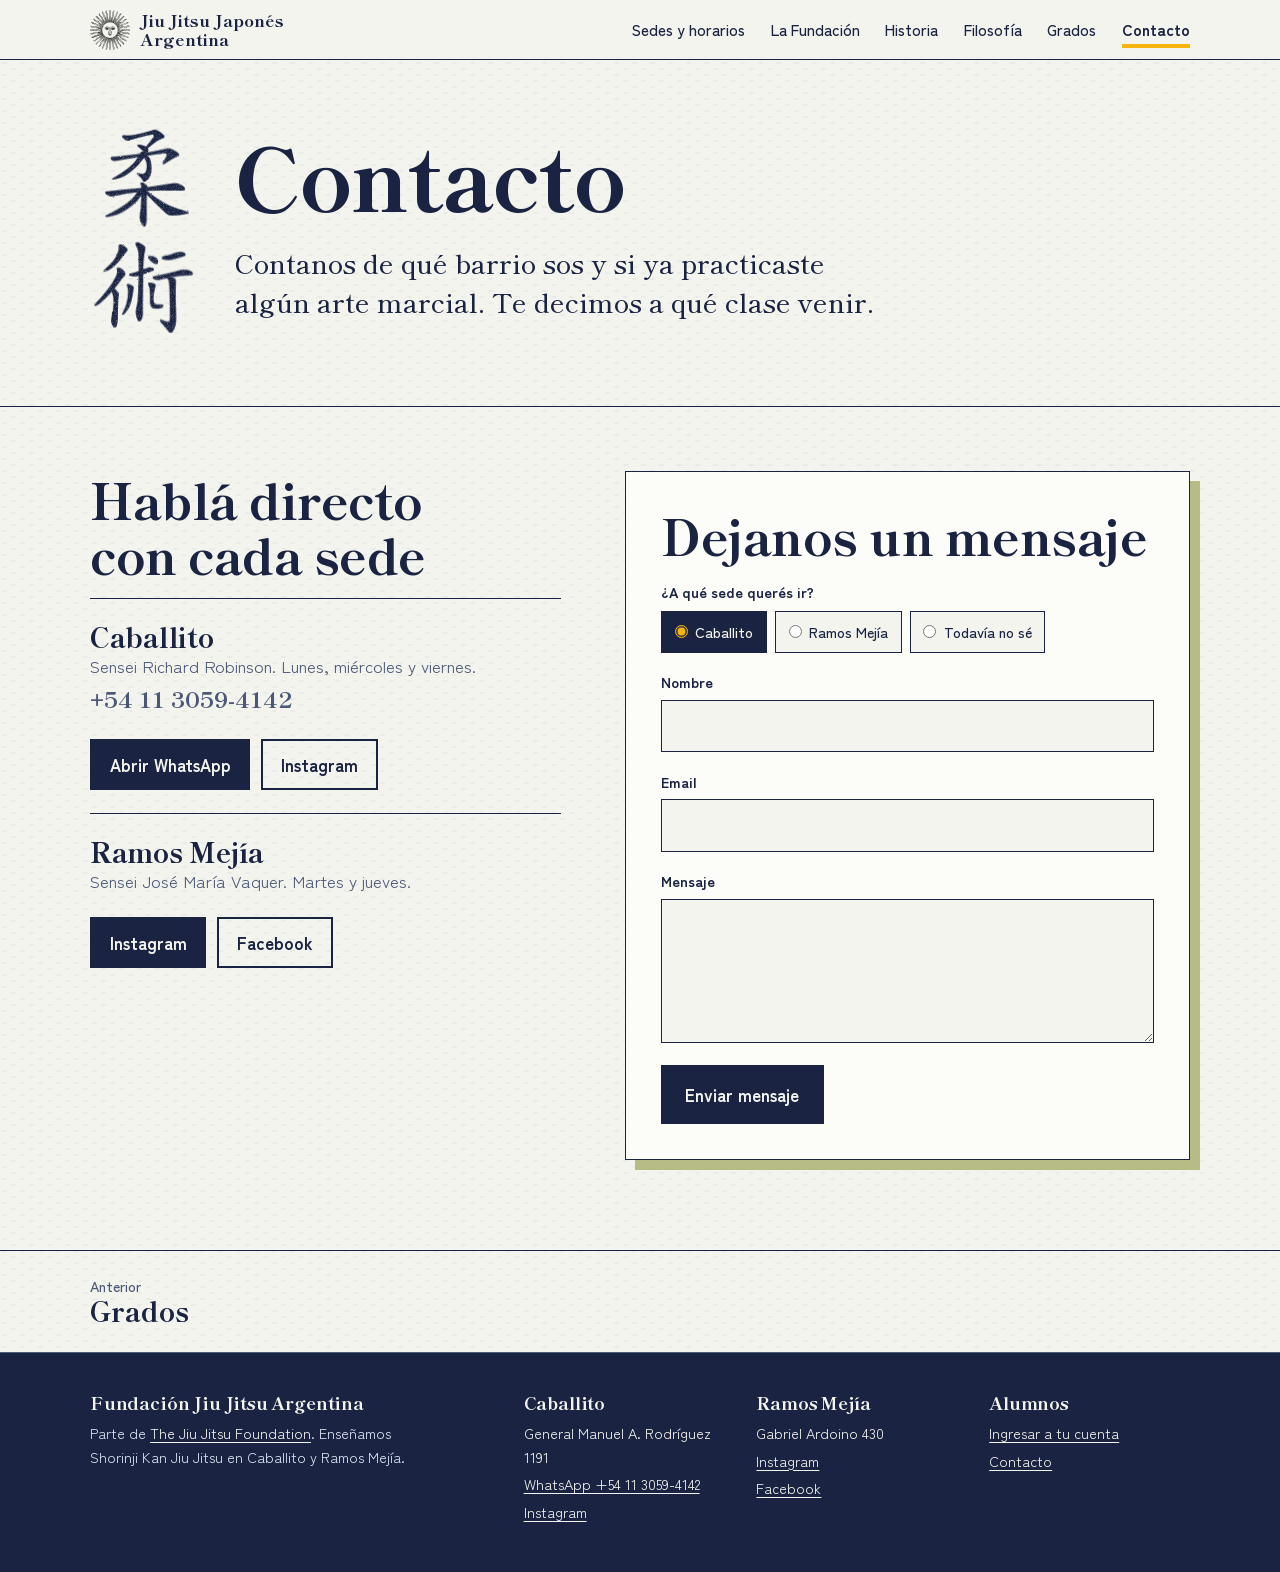
==== commit 72ce601a: "Actualiza el sitio publicado" ====
--- a/contacto.html
+++ b/contacto.html
@@ -18,6 +18,7 @@
 <meta property="og:image:height" content="630">
 <meta property="og:locale" content="es_AR">
 <meta name="twitter:card" content="summary_large_image">
+<script>document.documentElement.classList.add('js')</script>
 <link rel="icon" href="assets/img/sol.svg" type="image/svg+xml">
 <link rel="stylesheet" href="css/fonts.css">
 <link rel="stylesheet" href="css/site.css">
@@ -25,8 +26,6 @@
 </head>
 <body>
 <a class="saltar" href="#contenido">Ir al contenido</a>
-<div class="obi" aria-hidden="true"></div>
-<div class="obi-grado" aria-hidden="true">8° kyu, blanco</div>
 <header class="cabecera">
   <div class="caja">
     <a class="marca" href="index.html"><img src="assets/img/sol.svg" alt="" width="40" height="40">Jiu Jitsu Japonés<br>Argentina</a>
@@ -35,7 +34,27 @@
   </div>
 </header>
 <main id="contenido">
-<div class="titular"><div class="caja"><span class="kanji" lang="ja" aria-hidden="true">柔術</span><div><h1>Contacto</h1><p>Contanos de qué barrio sos y si ya practicaste algún arte marcial. Te decimos a qué clase venir.</p></div></div></div><div class="caja contacto-grilla">
+<div class="titular"><div class="caja"><span class="kanji" lang="ja" aria-hidden="true"><svg class="pincel" viewBox="0 0 1024 1024" width="1024" height="1024"><defs><clipPath id="k7c0"><path d="M 542 673 Q 648 757 686 765 Q 705 771 700 787 Q 697 802 635 840 Q 619 850 596 843 Q 524 821 415 796 Q 387 789 320 794 Q 298 795 305 776 Q 312 763 329 752 Q 359 734 391 752 Q 578 809 594 798 Q 604 791 599 778 Q 565 736 528 687 C 510 663 518 654 542 673 Z"/></clipPath><clipPath id="k7c1"><path d="M 547 631 Q 548 634 550 636 Q 553 661 542 673 L 528 687 Q 519 694 464 707 Q 452 708 448 706 Q 444 703 446 694 Q 446 691 517 633 Q 521 629 525 627 C 540 618 540 618 547 631 Z"/></clipPath><clipPath id="k7c2"><path d="M 539 602 Q 612 615 689 623 Q 723 627 724 613 Q 723 597 689 540 Q 680 525 687 521 Q 694 517 708 528 Q 787 582 819 591 Q 844 595 843 610 Q 842 623 770 663 Q 748 673 721 668 Q 628 647 547 631 L 525 627 Q 509 626 494 622 Q 374 606 209 590 Q 181 587 202 564 Q 217 543 265 556 Q 356 574 449 588 L 539 602 Z"/></clipPath><clipPath id="k7c3"><path d="M 509 581 Q 539 551 533 485 Q 530 458 521 443 Q 511 425 487 430 Q 466 434 446 438 Q 437 439 441 431 Q 444 425 457 415 Q 485 390 494 370 Q 501 355 515 358 Q 525 359 546 380 Q 585 423 578 508 Q 571 584 539 602 C 515 620 489 604 509 581 Z"/></clipPath><clipPath id="k7c4"><path d="M 449 588 Q 407 497 215 390 Q 197 380 212 378 Q 239 372 317 407 Q 371 437 424 486 Q 458 517 480 547 Q 499 572 509 581 C 545 618 507 702 449 588 Z"/></clipPath><clipPath id="k7c5"><path d="M 538 268 Q 590 274 868 273 Q 889 272 895 281 Q 901 294 883 309 Q 828 351 787 343 Q 694 327 542 305 L 485 298 Q 331 282 154 263 Q 132 262 148 243 Q 163 228 182 222 Q 204 215 221 220 Q 326 247 444 258 L 538 268 Z"/></clipPath><clipPath id="k7c6"><path d="M 537 267 Q 537 268 538 268 L 542 305 Q 542 323 497 349 Q 485 352 476 345 Q 470 342 477 332 Q 483 323 485 298 L 483 225 Q 483 93 467 43 Q 457 0 497 -56 Q 501 -63 508 -66 Q 518 -67 524 -55 Q 537 -24 534 5 Q 531 194 536 235 L 537 267 Z"/></clipPath><clipPath id="k7c7"><path d="M 444 258 Q 392 155 152 39 Q 133 29 148 25 Q 158 21 199 32 Q 253 42 304 71 Q 409 131 472 211 Q 476 218 483 225 C 517 265 471 307 444 258 Z"/></clipPath><clipPath id="k7c8"><path d="M 536 235 Q 621 144 712 61 Q 736 39 773 39 Q 840 38 912 54 Q 930 57 931 62 Q 932 69 918 74 Q 870 90 814 105 Q 696 141 545 262 Q 541 265 537 267 C 512 284 515 257 536 235 Z"/></clipPath>
+<filter id="k7f" x="-8%" y="-8%" width="116%" height="116%" color-interpolation-filters="sRGB">
+<feTurbulence type="fractalNoise" baseFrequency="0.03" numOctaves="2" seed="49" result="ondas"/>
+<feDisplacementMap in="SourceGraphic" in2="ondas" scale="16" xChannelSelector="R" yChannelSelector="G" result="borde"/>
+<feGaussianBlur in="borde" stdDeviation="5" result="difuso"/>
+<feComponentTransfer in="difuso" result="halo"><feFuncA type="linear" slope="0.32"/></feComponentTransfer>
+<feTurbulence type="fractalNoise" baseFrequency="0.55" numOctaves="2" seed="21" result="grano"/>
+<feColorMatrix in="grano" type="matrix" values="0 0 0 0 0  0 0 0 0 0  0 0 0 0 0  0 0 0 -1.15 1.55" result="poros"/>
+<feComposite in="borde" in2="poros" operator="in" result="seco"/>
+<feMerge><feMergeNode in="halo"/><feMergeNode in="seco"/></feMerge>
+</filter></defs><g filter="url(#k7f)"><g transform="scale(1,-1) translate(0,-900)"><path class="trazo" clip-path="url(#k7c0)" style="--da:495 1195;--o:755;--d:0.26s;--i:0.15s" d="M315 783L364 767L555 814L596 821L618 816L640 790L637 784L547 688L537 689"/><path class="trazo" clip-path="url(#k7c1)" style="--da:107 807;--o:367;--d:0.13s;--i:0.44s" d="M453 699L510 670L540 639"/><path class="trazo" clip-path="url(#k7c2)" style="--da:693 1393;--o:953;--d:0.32s;--i:0.60s" d="M206 577L250 572L671 640L740 641L767 615L692 527"/><path class="trazo" clip-path="url(#k7c3)" style="--da:289 989;--o:549;--d:0.19s;--i:0.96s" d="M517 580L538 576L554 534L557 481L544 429L517 399L448 431"/><path class="trazo" clip-path="url(#k7c4)" style="--da:380 1080;--o:640;--d:0.22s;--i:1.18s" d="M523 593L517 596L465 566L416 506L325 434L281 408L217 383"/><path class="trazo" clip-path="url(#k7c5)" style="--da:739 1439;--o:999;--d:0.34s;--i:1.43s" d="M151 253L204 243L537 287L797 309L883 288"/><path class="trazo" clip-path="url(#k7c6)" style="--da:404 1104;--o:664;--d:0.22s;--i:1.80s" d="M485 339L499 330L513 302L499 32L510 -53"/><path class="trazo" clip-path="url(#k7c7)" style="--da:403 1103;--o:663;--d:0.22s;--i:2.06s" d="M478 256L412 178L341 120L240 62L153 31"/><path class="trazo" clip-path="url(#k7c8)" style="--da:455 1155;--o:715;--d:0.24s;--i:2.32s" d="M539 262L551 238L609 187L743 88L809 72L925 63"/></g></g></svg><svg class="pincel" viewBox="0 0 1024 1024" width="1024" height="1024"><defs><clipPath id="k8c0"><path d="M 271 775 Q 272 679 173 589 Q 170 588 130 548 Q 120 533 136 537 Q 188 541 275 637 Q 320 698 347 729 Q 359 741 345 756 Q 308 793 281 791 Q 269 790 271 775 Z"/></clipPath><clipPath id="k8c1"><path d="M 230 377 Q 255 408 283 444 Q 308 481 328 499 Q 338 508 334 521 Q 331 533 307 556 Q 283 575 265 576 Q 247 576 254 555 Q 272 507 167 369 Q 118 305 52 236 Q 42 227 40 222 Q 36 212 49 213 Q 85 219 206 349 L 230 377 Z"/></clipPath><clipPath id="k8c2"><path d="M 206 349 Q 242 262 201 100 Q 189 60 221 17 Q 222 16 224 14 Q 240 1 250 24 Q 263 58 262 99 Q 263 268 269 305 Q 276 329 267 338 Q 251 356 240 368 Q 236 374 230 377 C 207 396 195 377 206 349 Z"/></clipPath><clipPath id="k8c3"><path d="M 501 510 Q 595 544 598 546 Q 605 555 600 562 Q 593 572 565 575 Q 555 575 502 558 L 460 540 Q 456 540 455 539 Q 422 527 384 519 Q 351 509 377 497 Q 413 485 459 495 L 501 510 Z"/></clipPath><clipPath id="k8c4"><path d="M 459 495 Q 452 284 449 257 Q 443 220 433 181 Q 424 142 446 88 Q 452 72 460 69 Q 464 63 472 70 Q 479 74 489 94 Q 498 116 497 145 Q 496 185 501 510 L 502 558 Q 502 675 519 739 Q 532 761 506 781 Q 491 791 468 805 Q 447 821 428 807 Q 424 803 429 788 Q 457 746 458 686 Q 458 614 460 540 L 459 495 Z"/></clipPath><clipPath id="k8c5"><path d="M 347 404 Q 371 371 347 245 Q 346 242 345 238 Q 335 204 305 144 Q 301 140 300 135 Q 299 126 306 128 Q 327 134 368 200 Q 368 203 370 204 Q 395 264 408 358 Q 412 388 411 392 Q 399 405 375 415 Q 362 422 351 419 Q 342 415 347 404 Z"/></clipPath><clipPath id="k8c6"><path d="M 616 397 Q 620 410 612 418 Q 600 425 574 431 Q 552 435 547 428 Q 540 422 550 410 Q 568 391 565 262 Q 564 210 588 194 Q 598 184 651 188 Q 679 191 688 205 Q 695 215 690 220 Q 684 226 629 226 Q 572 232 616 397 Z"/></clipPath><clipPath id="k8c7"><path d="M 554 655 Q 603 606 626 607 Q 639 607 643 626 Q 643 639 631 657 Q 610 681 556 681 Q 546 682 547 671 Q 546 662 554 655 Z"/></clipPath><clipPath id="k8c8"><path d="M 694 680 Q 654 667 685 652 Q 737 633 796 655 L 874 679 Q 893 685 895 688 Q 904 698 897 707 Q 887 720 854 723 Q 830 724 749 693 Q 722 686 694 680 Z"/></clipPath><clipPath id="k8c9"><path d="M 773 486 Q 851 502 948 503 Q 966 504 970 513 Q 974 523 958 535 Q 901 571 849 548 Q 809 539 751 523 Q 681 507 598 489 Q 579 485 594 471 Q 624 449 657 458 Q 690 470 728 477 L 773 486 Z"/></clipPath><clipPath id="k8c10"><path d="M 728 477 Q 729 473 735 465 Q 747 441 747 401 Q 751 310 753 102 Q 752 75 743 66 Q 733 60 711 67 Q 692 74 669 83 Q 657 87 657 81 Q 656 72 665 62 Q 717 4 749 -39 Q 761 -49 775 -33 Q 812 18 814 110 Q 802 303 808 423 Q 814 451 808 460 Q 799 472 773 486 C 747 501 714 503 728 477 Z"/></clipPath>
+<filter id="k8f" x="-8%" y="-8%" width="116%" height="116%" color-interpolation-filters="sRGB">
+<feTurbulence type="fractalNoise" baseFrequency="0.03" numOctaves="2" seed="56" result="ondas"/>
+<feDisplacementMap in="SourceGraphic" in2="ondas" scale="16" xChannelSelector="R" yChannelSelector="G" result="borde"/>
+<feGaussianBlur in="borde" stdDeviation="5" result="difuso"/>
+<feComponentTransfer in="difuso" result="halo"><feFuncA type="linear" slope="0.32"/></feComponentTransfer>
+<feTurbulence type="fractalNoise" baseFrequency="0.55" numOctaves="2" seed="24" result="grano"/>
+<feColorMatrix in="grano" type="matrix" values="0 0 0 0 0  0 0 0 0 0  0 0 0 0 0  0 0 0 -1.15 1.55" result="poros"/>
+<feComposite in="borde" in2="poros" operator="in" result="seco"/>
+<feMerge><feMergeNode in="halo"/><feMergeNode in="seco"/></feMerge>
+</filter></defs><g filter="url(#k8f)"><g transform="scale(1,-1) translate(0,-900)"><path class="trazo" clip-path="url(#k8c0)" style="--da:307 1007;--o:567;--d:0.19s;--i:2.72s" d="M282 779L307 740L272 673L225 612L140 546"/><path class="trazo" clip-path="url(#k8c1)" style="--da:441 1141;--o:701;--d:0.24s;--i:2.94s" d="M264 563L284 540L291 515L265 467L183 352L109 272L48 221"/><path class="trazo" clip-path="url(#k8c2)" style="--da:347 1047;--o:607;--d:0.21s;--i:3.22s" d="M231 368L231 345L244 322L241 181L229 71L235 25"/><path class="trazo" clip-path="url(#k8c3)" style="--da:222 922;--o:482;--d:0.16s;--i:3.46s" d="M378 509L435 511L570 556L593 554"/><path class="trazo" clip-path="url(#k8c4)" style="--da:737 1437;--o:997;--d:0.34s;--i:3.66s" d="M439 801L485 751L480 418L474 257L464 169L465 83"/><path class="trazo" clip-path="url(#k8c5)" style="--da:302 1002;--o:562;--d:0.19s;--i:4.03s" d="M357 409L384 380L375 285L350 197L307 135"/><path class="trazo" clip-path="url(#k8c6)" style="--da:312 1012;--o:572;--d:0.19s;--i:4.25s" d="M556 420L587 398L584 310L579 298L585 237L595 219L619 207L683 213"/><path class="trazo" clip-path="url(#k8c7)" style="--da:78 778;--o:338;--d:0.12s;--i:4.48s" d="M560 669L609 642L624 626"/><path class="trazo" clip-path="url(#k8c8)" style="--da:205 905;--o:465;--d:0.16s;--i:4.63s" d="M687 667L725 664L845 697L887 698"/><path class="trazo" clip-path="url(#k8c9)" style="--da:370 1070;--o:630;--d:0.21s;--i:4.83s" d="M596 480L638 476L877 528L911 529L959 517"/><path class="trazo" clip-path="url(#k8c10)" style="--da:585 1285;--o:845;--d:0.29s;--i:5.07s" d="M736 474L768 456L778 436L783 86L771 44L756 24L723 36L664 77"/></g></g></svg></span><div><h1>Contacto</h1><p>Contanos de qué barrio sos y si ya practicaste algún arte marcial. Te decimos a qué clase venir.</p></div></div></div><div class="caja contacto-grilla">
   <div class="directo">
     <h2>Hablá directo con cada sede</h2>
     <div class="directo-sede">
--- a/css/site.css
+++ b/css/site.css
@@ -1,4 +1,5 @@
-/* Layout: el cinturón (obi) corre como una columna por el borde izquierdo y cambia de grado al avanzar la página;
+/* Layout: contenido alineado a la izquierda sobre una grilla de 12 columnas; en la sección de grados, un cinturón (obi)
+   segmentado del blanco al marrón aparece en el borde izquierdo y marca el kyu que se está viendo;
    el contenido se alinea a la izquierda sobre una grilla de 12 columnas, con el índigo como tinta y el celeste y el sol como acentos. */
 :root {
   color-scheme: light;
@@ -11,10 +12,11 @@
   --sol: #F6B40E;         /* Sol de Mayo */
   --tatami: #B7BB86;      /* paja igusa */
   --blanco: #FCFCF9;
+  --brillo: rgba(246, 180, 14, .42);  /* halo del Sol de Mayo para los horarios */
+  --brillo-0: rgba(246, 180, 14, .08);
 
   --c-blanco: #FCFCF9; --c-amarillo: #FFD91D; --c-naranja: #DD792F; --c-verde: #21932E;
   --c-violeta: #5E3E8C; --c-celeste: #A6C7ED; --c-azul: #2D5DE2; --c-marron: #934D19;
-  --grado: var(--c-blanco);
 
   --display: 'Shippori Mincho B1', 'Hiragino Mincho ProN', 'Yu Mincho', Georgia, 'Times New Roman', serif;
   --texto: 'Zen Kaku Gothic New', 'Hiragino Sans', 'Segoe UI', system-ui, -apple-system, Roboto, Arial, sans-serif;
@@ -25,7 +27,7 @@
   --t-4: 1.125rem;
   --t-chico: .9rem;
 
-  --obi: 14px;
+  --obi: 10px;
   --ancho: 1180px;
 }
 @media (min-width: 900px) { :root { --obi: 22px; } }
@@ -36,7 +38,6 @@
 
 body {
   margin: 0;
-  padding-left: var(--obi);
   background-color: var(--gi);
   /* trama "grano de arroz" del judogi */
   background-image: url("data:image/svg+xml,%3Csvg xmlns='http://www.w3.org/2000/svg' width='18' height='12'%3E%3Cg fill='%231A2342' fill-opacity='.045'%3E%3Cellipse cx='4.5' cy='3' rx='3' ry='1.1'/%3E%3Cellipse cx='13.5' cy='9' rx='3' ry='1.1'/%3E%3C/g%3E%3C/svg%3E");
@@ -63,24 +64,37 @@
 }
 @media (min-width: 700px) { .caja { padding-left: max(40px, env(safe-area-inset-left, 0px)); padding-right: max(40px, env(safe-area-inset-right, 0px)); } }
 
-/* ---------- El obi ---------- */
+/* ---------- El obi: solo en la sección de grados ---------- */
 .obi {
   position: fixed; left: 0; top: 0; bottom: 0; width: var(--obi); z-index: 30;
-  background-color: var(--grado);
+  display: flex; flex-direction: column;
+  border-right: 1px solid var(--indigo);
+  transition: transform .35s ease, visibility .35s;
+}
+.js .obi:not(.visible) { transform: translateX(-110%); visibility: hidden; }
+.obi a {
+  flex: 1; display: block; position: relative;
+  background-color: var(--seg);
   background-image: repeating-linear-gradient(90deg, transparent 0 3px, rgba(26,35,66,.22) 3px 4px);
-  border-right: 1px solid var(--indigo);
-  transition: background-color .5s ease;
-}
-.obi-grado {
-  display: none;
-}
+  border-bottom: 1px solid rgba(26,35,66,.35);
+  transition: width .25s ease, box-shadow .25s ease;
+  width: 100%;
+}
+.obi a:last-child { border-bottom: 0; }
+.obi a:hover { width: calc(100% + 3px); }
+.obi a.activa { width: calc(100% + 5px); box-shadow: inset 0 0 0 2px var(--indigo), 3px 0 0 var(--indigo); z-index: 1; }
+.obi a:focus-visible { outline-offset: -3px; }
+.obi-grado { display: none; }
 @media (min-width: 900px) {
+  .obi a:hover { width: calc(100% + 6px); }
+  .obi a.activa { width: calc(100% + 12px); }
   .obi-grado {
-    display: block; position: fixed; left: calc(var(--obi) + 10px); bottom: 14px; z-index: 30;
+    display: block; position: fixed; left: calc(var(--obi) + 20px); bottom: 14px; z-index: 30;
     writing-mode: vertical-rl; transform: rotate(180deg);
-    font-size: .78rem; font-weight: 500; color: var(--indigo-medio); letter-spacing: .04em;
-    font-variant-numeric: tabular-nums;
+    font-size: .78rem; font-weight: 700; color: var(--indigo-medio); letter-spacing: .04em;
+    font-variant-numeric: tabular-nums; transition: opacity .35s;
   }
+  .js .obi:not(.visible) + .obi-grado { opacity: 0; }
 }
 
 /* ---------- Cabecera ---------- */
@@ -126,11 +140,7 @@
 /* ---------- Portada ---------- */
 .portada .caja { display: grid; gap: 2.5rem; padding-block: clamp(2.5rem, 6vw, 5.5rem) clamp(3rem, 6vw, 5rem); }
 .portada-titulo { display: flex; gap: clamp(1rem, 3vw, 2.25rem); align-items: flex-start; }
-.kanji {
-  font-family: var(--display); font-weight: 800; writing-mode: vertical-rl; line-height: 1;
-  font-size: clamp(4.2rem, 2rem + 9vw, 9.5rem); color: var(--indigo); flex: none;
-  margin-top: -.06em;
-}
+.kanji { display: flex; flex-direction: column; flex: none; width: clamp(4.2rem, 2rem + 9vw, 9.5rem); color: var(--indigo); }
 .portada h1 { font-size: var(--t-1); }
 .portada h1 span { display: block; }
 .portada h1 .lugar { color: var(--celeste-hondo); }
@@ -144,7 +154,19 @@
 }
 
 /* Semana de clases */
-.semana { background: var(--blanco); border: 1px solid var(--indigo); box-shadow: 10px 10px 0 var(--tatami); min-width: 0; }
+.semana {
+  background: var(--blanco); border: 1px solid var(--indigo); min-width: 0;
+  box-shadow: 10px 10px 0 var(--tatami), 0 0 22px 4px var(--brillo);
+}
+@media (prefers-reduced-motion: no-preference) {
+  .semana { animation: respirar 3.6s ease-in-out infinite; }
+  .semana li.proxima::before { animation: respirar-marca 3.6s ease-in-out infinite; }
+  @keyframes respirar {
+    0%, 100% { box-shadow: 10px 10px 0 var(--tatami), 0 0 6px 0 var(--brillo-0); }
+    50% { box-shadow: 10px 10px 0 var(--tatami), 0 0 30px 7px var(--brillo); }
+  }
+  @keyframes respirar-marca { 0%, 100% { opacity: .55; } 50% { opacity: 1; } }
+}
 .semana-cabeza { display: flex; justify-content: space-between; align-items: baseline; gap: 1rem; padding: 1rem 1.2rem; border-bottom: 1px solid var(--indigo); flex-wrap: wrap; }
 .semana-cabeza h2 { font-size: 1.25rem; }
 .semana-cabeza p { font-size: var(--t-chico); color: var(--indigo-medio); }
@@ -208,24 +230,6 @@
 .afirmaciones a { color: var(--sol); font-weight: 700; }
 @media (min-width: 900px) { .afirmaciones li { grid-template-columns: minmax(0, 5fr) minmax(0, 6fr); gap: 3rem; align-items: baseline; } }
 
-/* Escalera de cinturones */
-.escalera { list-style: none; margin: clamp(2rem, 4vw, 3.5rem) 0 0; padding: 0; display: grid; gap: .55rem; }
-.escalera li { display: grid; grid-template-columns: 4.6rem minmax(0, 1fr); gap: 1rem; align-items: center; }
-.escalera .k { white-space: nowrap; font-family: var(--display); font-weight: 800; font-size: 1.15rem; font-variant-numeric: tabular-nums; }
-.cinta {
-  display: flex; align-items: center; justify-content: space-between; gap: 1rem;
-  height: 2.6rem; padding: 0 1rem; border: 1px solid var(--indigo);
-  background-color: var(--cinta, var(--c-blanco));
-  background-image: repeating-linear-gradient(0deg, transparent 0 5px, rgba(26,35,66,.16) 5px 6px);
-  font-weight: 700; font-size: var(--t-chico); color: var(--indigo);
-}
-.cinta.clara-no { color: var(--blanco); }
-.cinta span { background: var(--gi); color: var(--indigo); padding: .05rem .5rem; border: 1px solid var(--indigo); }
-.escalera li:nth-child(1) .cinta { width: 44%; } .escalera li:nth-child(2) .cinta { width: 52%; }
-.escalera li:nth-child(3) .cinta { width: 60%; } .escalera li:nth-child(4) .cinta { width: 68%; }
-.escalera li:nth-child(5) .cinta { width: 76%; } .escalera li:nth-child(6) .cinta { width: 84%; }
-.escalera li:nth-child(7) .cinta { width: 92%; } .escalera li:nth-child(8) .cinta { width: 100%; }
-@media (max-width: 560px) { .escalera .cinta { width: 100% !important; } .escalera li { grid-template-columns: 3.9rem minmax(0, 1fr); gap: .6rem; } .escalera .k { font-size: 1rem; } }
 .tras-lista { margin-top: 2rem; }
 
 /* Fundación en portada */
@@ -293,21 +297,6 @@
 .lista-paises li { padding: .55rem .8rem; border-right: 1px solid var(--indigo); border-bottom: 1px solid var(--indigo); font-weight: 500; }
 .lista-paises li.aca { background: var(--celeste); font-weight: 700; }
 
-/* Grados */
-.grados { list-style: none; margin: 0; padding: 0; }
-.grado { display: grid; gap: 1.2rem; padding-block: 2.2rem; border-top: 1px solid var(--indigo); }
-.grado:first-child { border-top: 0; padding-top: 0; }
-.grado-num { font-family: var(--display); font-weight: 800; font-size: clamp(2.4rem, 1.8rem + 2.5vw, 3.8rem); line-height: 1; font-variant-numeric: tabular-nums; }
-.grado-num small { font-size: .45em; }
-.grado h2 { font-size: var(--t-3); margin: 0 0 .2rem; }
-.grado .cinta { height: 3rem; margin-bottom: 1.2rem; justify-content: flex-end; }
-.grado p + p { margin-top: .9rem; }
-.mons { display: flex; gap: 6px; height: 100%; align-items: stretch; }
-.mons i { display: block; width: 10px; background: var(--mon); border-inline: 1px solid var(--indigo); }
-.grado .nota { font-size: var(--t-chico); color: var(--indigo-medio); border-left: 3px solid var(--sol); padding-left: .9rem; }
-@media (min-width: 800px) { .grado { grid-template-columns: 9rem minmax(0, 1fr); gap: 2.5rem; } }
-.prosa.ancha { max-width: 78ch; }
-
 /* Contacto */
 .contacto-grilla { display: grid; gap: 3rem; padding-block: clamp(2.5rem, 5vw, 4.5rem) clamp(3.5rem, 7vw, 6rem); }
 .directo h2, .formulario h2 { font-size: var(--t-2); margin-bottom: 1rem; }
@@ -334,63 +323,9 @@
 
 /* ---------- Interacción y contenido ampliado ---------- */
 .saltar { position: absolute; left: -9999px; top: 0; z-index: 50; background: var(--sol); color: var(--indigo); padding: .7rem 1rem; font-weight: 700; }
-.saltar:focus { left: calc(var(--obi) + 8px); top: 8px; }
+.saltar:focus { left: 8px; top: 8px; }
 picture { display: block; }
 .agendar { margin-top: 1rem; font-size: var(--t-chico); font-weight: 500; }
-
-/* El kanji se revela de arriba hacia abajo, como un trazo de pincel */
-@media (prefers-reduced-motion: no-preference) {
-  .portada .kanji { animation: pincel 1.1s cubic-bezier(.6, 0, .2, 1) both; }
-  @keyframes pincel { from { clip-path: inset(0 0 100% 0); } to { clip-path: inset(0 0 0 0); } }
-}
-
-/* Grados interactivos en la portada */
-.grados-vivo { display: grid; gap: 2.5rem; margin-top: clamp(2rem, 4vw, 3.5rem); align-items: start; }
-.grados-vivo .escalera { margin-top: .8rem; }
-.ayuda { font-size: var(--t-chico); color: var(--indigo-medio); }
-button.cinta { font-family: inherit; cursor: pointer; text-align: left; transition: transform .15s ease, box-shadow .15s ease; }
-button.cinta:hover { transform: translateX(4px); }
-button.cinta[aria-pressed="true"] { box-shadow: 5px 5px 0 var(--indigo); transform: translate(-2px, -2px); }
-button.cinta[aria-pressed="true"] span { background: var(--indigo); color: var(--gi); }
-.grado-panel { background: var(--blanco); border: 1px solid var(--indigo); box-shadow: 10px 10px 0 var(--tatami); padding: clamp(1.2rem, 3vw, 2rem); min-width: 0; display: grid; gap: .9rem; }
-.grado-panel h3 { font-size: var(--t-3); }
-.grado-panel a { font-weight: 700; }
-.nudo { width: 100%; max-width: 340px; height: auto; overflow: visible; justify-self: center; margin-block: .4rem .6rem; }
-.nudo path { fill: var(--cinta, var(--c-blanco)); stroke: var(--indigo); stroke-width: 4; stroke-linejoin: round; transition: fill .45s ease; transform-box: fill-box; transform-origin: center; }
-@media (min-width: 900px) { .grados-vivo { grid-template-columns: minmax(0, 6fr) minmax(0, 5fr); gap: 4rem; } .grado-panel { position: sticky; top: 6rem; } }
-@media (prefers-reduced-motion: no-preference) {
-  .anudar .nudo path:nth-child(2) { animation: cenir .7s cubic-bezier(.6, 0, .2, 1) both; }
-  .anudar .nudo path:nth-child(5) { animation: caer .45s ease-out .55s both; transform-origin: 100% 0; }
-  .anudar .nudo path:nth-child(7) { animation: caer .45s ease-out .7s both; transform-origin: 0 0; }
-  .anudar .nudo path:nth-child(1), .anudar .nudo path:nth-child(3), .anudar .nudo path:nth-child(4),
-  .anudar .nudo path:nth-child(6), .anudar .nudo path:nth-child(8) { animation: apretar .4s cubic-bezier(.3, 1.6, .5, 1) 1.05s both; }
-  @keyframes cenir { from { clip-path: inset(0 100% 0 0); } to { clip-path: inset(-10px); } }
-  @keyframes caer { from { opacity: 0; transform: scale(.2); } to { opacity: 1; transform: scale(1); } }
-  @keyframes apretar { from { opacity: 0; transform: scale(1.5); } to { opacity: 1; transform: scale(1); } }
-  [data-animar].en-vista .mons i { animation: mon .35s cubic-bezier(.3, 1.6, .5, 1) both; transform-origin: 50% 0; }
-  [data-animar].en-vista .mons i:nth-child(2) { animation-delay: .25s; }
-  [data-animar].en-vista .mons i:nth-child(3) { animation-delay: .5s; }
-  @keyframes mon { from { opacity: 0; transform: scaleY(0); } to { opacity: 1; transform: scaleY(1); } }
-}
-
-/* Lances y defensas */
-.lances { margin-top: 1rem; }
-.lances-pista { height: 10px; border: 1px solid var(--indigo); background: var(--gi); }
-.lances-pista i { display: block; height: 100%; background: var(--indigo); transition: width .5s ease; }
-.lances p { font-size: var(--t-chico); color: var(--indigo-medio); margin-top: .35rem; font-variant-numeric: tabular-nums; }
-.lances strong { color: var(--indigo); }
-.defensas { list-style: none; margin: 1rem 0 0; padding: 0; display: flex; flex-wrap: wrap; gap: .5rem; }
-.defensas li { display: inline-flex; align-items: center; gap: .45rem; padding: .3rem .7rem .3rem .5rem; border: 1px solid var(--indigo); background: var(--blanco); font-size: var(--t-chico); font-weight: 500; }
-.grado .nota { margin-top: 1.1rem; }
-
-/* Leyenda de mons */
-.mons-leyenda { background: var(--blanco); border: 1px solid var(--indigo); box-shadow: 10px 10px 0 var(--tatami); padding: clamp(1.2rem, 3vw, 1.8rem); margin-bottom: 3rem; }
-.mons-leyenda h2 { font-size: var(--t-3); margin-bottom: 1rem; }
-.mons-leyenda ul { list-style: none; margin: 0; padding: 0; display: grid; grid-template-columns: repeat(auto-fit, minmax(7.5rem, 1fr)); gap: 1rem; }
-.mons-leyenda li { display: grid; font-size: var(--t-chico); }
-.mons-leyenda .cinta { height: 2.2rem; justify-content: flex-end; margin-bottom: .4rem; padding: 0 .7rem; }
-.mons-leyenda strong { font-family: var(--display); font-size: 1.05rem; }
-.mons-leyenda > p { margin-top: 1rem; font-size: var(--t-chico); color: var(--indigo-medio); }
 
 /* On y Giri */
 .on-giri { margin: 0 0 2rem; display: grid; gap: .5rem; }
@@ -413,7 +348,7 @@
 /* Glosario */
 .glosa { border-bottom: 2px dotted var(--celeste-hondo); cursor: help; position: relative; }
 .glosa:hover::after, .glosa:focus::after {
-  content: attr(data-def); position: fixed; left: calc(var(--obi) + 16px); right: 16px; bottom: 5rem; z-index: 40;
+  content: attr(data-def); position: fixed; left: 16px; right: 16px; bottom: 5rem; z-index: 40;
   background: var(--indigo); color: var(--gi); padding: .7rem .9rem; font-size: var(--t-chico); font-weight: 500; line-height: 1.4;
   font-family: var(--texto); border-left: 6px solid var(--sol);
 }
@@ -465,9 +400,124 @@
 .barra-wa { display: none; }
 @media (max-width: 899px) {
   .barra-wa {
-    display: block; position: fixed; left: var(--obi); right: 0; bottom: 0; z-index: 25; text-align: center; text-decoration: none; font-weight: 700;
+    display: block; position: fixed; left: 0; right: 0; bottom: 0; z-index: 25; text-align: center; text-decoration: none; font-weight: 700;
     background: var(--sol); color: var(--indigo); border-top: 1px solid var(--indigo);
     padding: .8rem max(16px, env(safe-area-inset-right, 0px)) calc(.8rem + env(safe-area-inset-bottom, 0px)) max(16px, env(safe-area-inset-left, 0px));
   }
   body:has(.barra-wa) .pie { padding-bottom: 3.4rem; }
 }
+
+/* ---------- Kanji a pincel ---------- */
+.pincel { display: block; width: 100%; height: auto; overflow: visible; }
+.trazo {
+  fill: none; stroke: currentColor; stroke-width: 150; stroke-linecap: round; stroke-linejoin: round;
+  stroke-dasharray: var(--da); stroke-dashoffset: 0;
+}
+@media (prefers-reduced-motion: no-preference) {
+  .js .trazo { stroke-dashoffset: var(--o); animation: trazar var(--d) cubic-bezier(.45, 0, .3, 1) var(--i) forwards; }
+  @keyframes trazar { to { stroke-dashoffset: 0; } }
+}
+.titular .kanji { width: clamp(3.4rem, 2rem + 6vw, 7rem); }
+
+/* ---------- Cinturón anudado ---------- */
+.nudo { width: 100%; height: auto; overflow: visible; }
+.nudo path { fill: var(--cinta, var(--c-blanco)); stroke: var(--indigo); stroke-width: 4; stroke-linejoin: round; transform-box: fill-box; transform-origin: center; }
+@media (prefers-reduced-motion: no-preference) {
+  .anudar .nudo path:nth-child(2) { animation: cenir .7s cubic-bezier(.6, 0, .2, 1) both; }
+  .anudar .nudo path:nth-child(5) { animation: caer .45s ease-out .55s both; transform-origin: 100% 0; }
+  .anudar .nudo path:nth-child(7) { animation: caer .45s ease-out .7s both; transform-origin: 0 0; }
+  .anudar .nudo path:nth-child(1), .anudar .nudo path:nth-child(3), .anudar .nudo path:nth-child(4),
+  .anudar .nudo path:nth-child(6), .anudar .nudo path:nth-child(8) { animation: apretar .4s cubic-bezier(.3, 1.6, .5, 1) 1.05s both; }
+  @keyframes cenir { from { clip-path: inset(0 100% 0 0); } to { clip-path: inset(-10px); } }
+  @keyframes caer { from { opacity: 0; transform: scale(.2); } to { opacity: 1; transform: scale(1); } }
+  @keyframes apretar { from { opacity: 0; transform: scale(1.5); } to { opacity: 1; transform: scale(1); } }
+}
+
+/* ---------- Carrusel de cinturones (portada) ---------- */
+.carrusel { margin-top: clamp(2rem, 4vw, 3.5rem); background: var(--blanco); border: 1px solid var(--indigo); box-shadow: 10px 10px 0 var(--tatami); min-width: 0; }
+.carrusel-pista {
+  display: flex; overflow-x: auto; scroll-snap-type: x mandatory; scrollbar-width: none; overscroll-behavior-x: contain;
+}
+.carrusel-pista::-webkit-scrollbar { display: none; }
+.carrusel-pista:focus-visible { outline-offset: -4px; }
+.diapo {
+  flex: 0 0 100%; scroll-snap-align: start; scroll-snap-stop: always; min-width: 0;
+  display: grid; gap: 1.5rem; align-items: center; align-content: start; padding: clamp(1.4rem, 4vw, 3rem);
+}
+.diapo-nudo { width: min(100%, 17rem); justify-self: center; }
+@media (min-width: 800px) { .diapo-nudo { width: min(100%, 26rem); } .diapo { align-content: center; } }
+.diapo-texto { min-width: 0; max-width: 34rem; }
+.diapo-kyu { font-family: var(--display); font-weight: 800; font-size: clamp(2.2rem, 1.6rem + 2.4vw, 3.4rem); line-height: 1; font-variant-numeric: tabular-nums; }
+.diapo h3 { font-size: var(--t-3); margin: .5rem 0 .8rem; }
+.diapo-texto p + p { margin-top: 1rem; }
+.diapo a { font-weight: 700; }
+@media (min-width: 800px) { .diapo { grid-template-columns: minmax(0, 5fr) minmax(0, 6fr); gap: 3rem; } }
+.carrusel-controles {
+  display: flex; align-items: center; justify-content: space-between; gap: 1rem;
+  border-top: 1px solid var(--indigo); padding: .8rem clamp(.8rem, 3vw, 1.4rem);
+}
+.carrusel-flecha {
+  flex: none; display: grid; place-items: center; width: 2.9rem; height: 2.9rem; cursor: pointer;
+  background: var(--indigo); color: var(--gi); border: 2px solid var(--indigo);
+}
+.carrusel-flecha:hover { background: var(--celeste-hondo); border-color: var(--celeste-hondo); }
+.carrusel-flecha:disabled { background: transparent; color: var(--indigo-medio); border-color: var(--gi-sombra); cursor: default; }
+.carrusel-puntos { list-style: none; margin: 0; padding: 0; display: flex; flex-wrap: wrap; justify-content: center; gap: .45rem; }
+.carrusel-puntos button {
+  display: block; width: 1.9rem; height: 1rem; padding: 0; cursor: pointer;
+  background: var(--cinta); border: 1px solid var(--indigo); transition: transform .2s ease, box-shadow .2s ease;
+}
+.carrusel-puntos button[aria-current="true"] { transform: translateY(-3px); box-shadow: 0 4px 0 var(--indigo); }
+@media (max-width: 420px) { .carrusel-puntos button { width: 1.35rem; } .carrusel-puntos { gap: .3rem; } }
+
+/* ---------- Página de grados ---------- */
+.grados-pagina .indice ol { margin-top: 0; }
+.grados { list-style: none; margin: 0; padding: 0; }
+.grado {
+  display: grid; gap: 1.2rem 2.5rem; padding-block: 2.4rem; border-top: 1px solid var(--indigo);
+  grid-template-areas: "cabeza" "cuerpo" "panel";
+}
+.grado:first-child { border-top: 0; padding-top: 0; }
+.grado-cabeza { grid-area: cabeza; display: flex; align-items: center; gap: 1rem; }
+.grado-num { font-family: var(--display); font-weight: 800; font-size: clamp(2.4rem, 1.8rem + 2.5vw, 3.8rem); line-height: 1; font-variant-numeric: tabular-nums; white-space: nowrap; }
+.grado-num small { font-size: .45em; }
+.grado-nudo { width: 7.5rem; flex: none; }
+.grado-cuerpo { grid-area: cuerpo; min-width: 0; max-width: 40rem; }
+.grado h2 { font-size: var(--t-3); margin: 0 0 .3rem; }
+.grado-cuerpo p + p { margin-top: .9rem; }
+.grado .nota { font-size: var(--t-chico); color: var(--indigo-medio); margin-top: 1.1rem; }
+.defensas { list-style: none; margin: 1rem 0 0; padding: 0; display: flex; flex-wrap: wrap; gap: .5rem; }
+.defensas li { display: inline-flex; align-items: center; gap: .45rem; padding: .3rem .7rem .3rem .5rem; border: 1px solid var(--indigo); background: var(--blanco); font-size: var(--t-chico); font-weight: 500; }
+.mons-boton {
+  margin-top: 1.2rem; font: inherit; font-weight: 700; font-size: var(--t-chico); cursor: pointer;
+  display: inline-flex; align-items: center; gap: .55rem; padding: .55rem .9rem;
+  background: transparent; color: var(--indigo); border: 1px solid var(--indigo);
+}
+.mons-boton::after { content: ""; width: .5rem; height: .5rem; border-right: 2px solid currentColor; border-bottom: 2px solid currentColor; transform: rotate(45deg) translateY(-2px); transition: transform .2s ease; }
+.mons-boton[aria-expanded="true"] { background: var(--indigo); color: var(--gi); }
+.mons-boton[aria-expanded="true"]::after { transform: rotate(-45deg); }
+@media (min-width: 1150px) { .mons-boton::after { transform: rotate(-45deg); } .mons-boton[aria-expanded="true"]::after { transform: rotate(135deg); } }
+.mons-panel { grid-area: panel; align-self: start; min-width: 0; background: var(--blanco); border: 1px solid var(--indigo); box-shadow: 8px 8px 0 var(--tatami); padding: 1.2rem 1.3rem; font-size: var(--t-chico); }
+.mons-panel h3 { font-size: 1.25rem; margin-bottom: .5rem; }
+.mons-panel > p + * { margin-top: .9rem; }
+.mons-lista { list-style: none; margin: 0; padding: 0; border-top: 1px solid var(--gi-sombra); }
+.mons-lista li { display: grid; grid-template-columns: 3.4rem 4.6rem minmax(0, 1fr); align-items: center; gap: .5rem; padding: .5rem 0; border-bottom: 1px solid var(--gi-sombra); }
+.mons-lista strong { font-family: var(--display); font-size: 1rem; }
+.tiras { display: flex; gap: 4px; height: 1.6rem; }
+.tiras i { display: block; width: 9px; background: var(--mon); border: 1px solid var(--indigo); }
+
+.color-mon { display: inline-block; width: .9em; height: .9em; vertical-align: -.1em; border: 1px solid var(--indigo); background: var(--mon); margin-right: .2em; }
+.pendiente { margin-top: 1rem; border: 1px dashed var(--indigo-medio); padding: .7rem .8rem; color: var(--indigo-medio); }
+.pendiente strong { display: block; color: var(--indigo); margin-bottom: .25rem; }
+.pendiente ul { margin: 0; padding-left: 1.1rem; }
+@media (min-width: 1000px) {
+  .articulo.grados-pagina .caja { grid-template-columns: 11rem minmax(0, 1fr); }
+}
+@media (min-width: 800px) {
+  .grado { grid-template-columns: 8.5rem minmax(0, 1fr); grid-template-areas: "cabeza cuerpo" ". panel"; }
+  .grado-cabeza { flex-direction: column; align-items: flex-start; }
+  .grado-nudo { width: 100%; }
+}
+@media (min-width: 1150px) {
+  .grado { grid-template-columns: 8.5rem minmax(0, 1fr) 18rem; grid-template-areas: "cabeza cuerpo panel"; gap: 1.2rem 2rem; }
+}
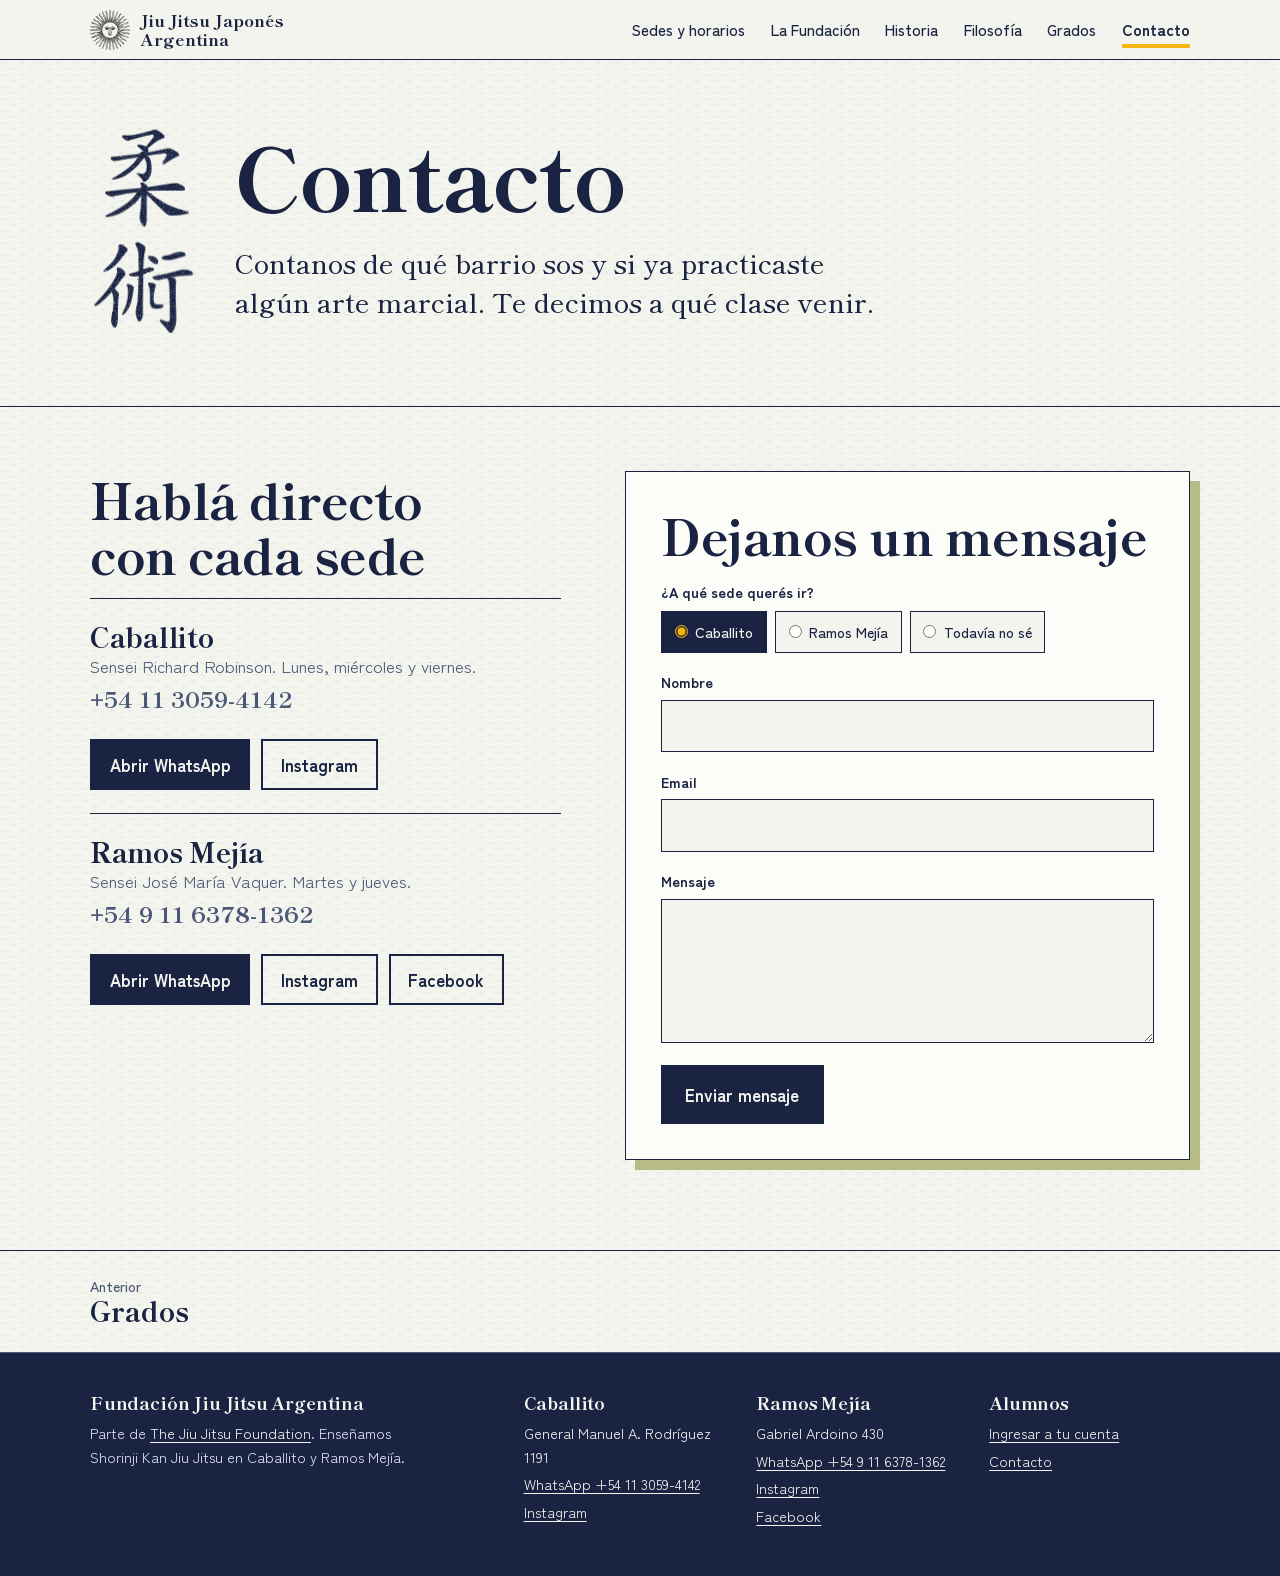
==== commit c748b7a0: "Actualiza el sitio publicado" ====
--- a/contacto.html
+++ b/contacto.html
@@ -69,8 +69,10 @@
     <div class="directo-sede">
       <h3>Ramos Mejía</h3>
       <p>Sensei José María Vaquer. Martes y jueves.</p>
+      <p class="numero">+54 9 11 6378-1362</p>
       <div class="redes">
-        <a class="boton" href="https://www.instagram.com/haedojiujitsuclub/">Instagram</a>
+        <a class="boton" href="https://wa.me/5491163781362?text=Hola%2C%20quiero%20probar%20una%20clase%20de%20Jiu%20Jitsu%20en%20Ramos%20Mej%C3%ADa.">Abrir WhatsApp</a>
+        <a class="boton boton-linea" href="https://www.instagram.com/haedojiujitsuclub/">Instagram</a>
         <a class="boton boton-linea" href="https://www.facebook.com/p/Haedo-Jiu-Jitsu-Club-100057642211295/">Facebook</a>
       </div>
     </div>
@@ -122,6 +124,7 @@
       <h2>Ramos Mejía</h2>
       <ul>
         <li>Gabriel Ardoino 430</li>
+        <li><a href="https://wa.me/5491163781362?text=Hola%2C%20quiero%20probar%20una%20clase%20de%20Jiu%20Jitsu%20en%20Ramos%20Mej%C3%ADa.">WhatsApp +54 9 11 6378-1362</a></li>
         <li><a href="https://www.instagram.com/haedojiujitsuclub/">Instagram</a></li>
         <li><a href="https://www.facebook.com/p/Haedo-Jiu-Jitsu-Club-100057642211295/">Facebook</a></li>
       </ul>
--- a/css/site.css
+++ b/css/site.css
@@ -1,5 +1,4 @@
-/* Layout: contenido alineado a la izquierda sobre una grilla de 12 columnas; en la sección de grados, un cinturón (obi)
-   segmentado del blanco al marrón aparece en el borde izquierdo y marca el kyu que se está viendo;
+/* Layout: contenido alineado a la izquierda sobre una grilla de 12 columnas;
    el contenido se alinea a la izquierda sobre una grilla de 12 columnas, con el índigo como tinta y el celeste y el sol como acentos. */
 :root {
   color-scheme: light;
@@ -12,8 +11,7 @@
   --sol: #F6B40E;         /* Sol de Mayo */
   --tatami: #B7BB86;      /* paja igusa */
   --blanco: #FCFCF9;
-  --brillo: rgba(246, 180, 14, .42);  /* halo del Sol de Mayo para los horarios */
-  --brillo-0: rgba(246, 180, 14, .08);
+  --indigo-claro: #2C3866;  /* respiración del próximo día de clase */
 
   --c-blanco: #FCFCF9; --c-amarillo: #FFD91D; --c-naranja: #DD792F; --c-verde: #21932E;
   --c-violeta: #5E3E8C; --c-celeste: #A6C7ED; --c-azul: #2D5DE2; --c-marron: #934D19;
@@ -27,10 +25,8 @@
   --t-4: 1.125rem;
   --t-chico: .9rem;
 
-  --obi: 10px;
   --ancho: 1180px;
 }
-@media (min-width: 900px) { :root { --obi: 22px; } }
 
 *, *::before, *::after { box-sizing: border-box; }
 html { scroll-behavior: smooth; scroll-padding-top: 5rem; }
@@ -63,39 +59,6 @@
   padding-right: max(16px, env(safe-area-inset-right, 0px));
 }
 @media (min-width: 700px) { .caja { padding-left: max(40px, env(safe-area-inset-left, 0px)); padding-right: max(40px, env(safe-area-inset-right, 0px)); } }
-
-/* ---------- El obi: solo en la sección de grados ---------- */
-.obi {
-  position: fixed; left: 0; top: 0; bottom: 0; width: var(--obi); z-index: 30;
-  display: flex; flex-direction: column;
-  border-right: 1px solid var(--indigo);
-  transition: transform .35s ease, visibility .35s;
-}
-.js .obi:not(.visible) { transform: translateX(-110%); visibility: hidden; }
-.obi a {
-  flex: 1; display: block; position: relative;
-  background-color: var(--seg);
-  background-image: repeating-linear-gradient(90deg, transparent 0 3px, rgba(26,35,66,.22) 3px 4px);
-  border-bottom: 1px solid rgba(26,35,66,.35);
-  transition: width .25s ease, box-shadow .25s ease;
-  width: 100%;
-}
-.obi a:last-child { border-bottom: 0; }
-.obi a:hover { width: calc(100% + 3px); }
-.obi a.activa { width: calc(100% + 5px); box-shadow: inset 0 0 0 2px var(--indigo), 3px 0 0 var(--indigo); z-index: 1; }
-.obi a:focus-visible { outline-offset: -3px; }
-.obi-grado { display: none; }
-@media (min-width: 900px) {
-  .obi a:hover { width: calc(100% + 6px); }
-  .obi a.activa { width: calc(100% + 12px); }
-  .obi-grado {
-    display: block; position: fixed; left: calc(var(--obi) + 20px); bottom: 14px; z-index: 30;
-    writing-mode: vertical-rl; transform: rotate(180deg);
-    font-size: .78rem; font-weight: 700; color: var(--indigo-medio); letter-spacing: .04em;
-    font-variant-numeric: tabular-nums; transition: opacity .35s;
-  }
-  .js .obi:not(.visible) + .obi-grado { opacity: 0; }
-}
 
 /* ---------- Cabecera ---------- */
 .cabecera {
@@ -154,19 +117,7 @@
 }
 
 /* Semana de clases */
-.semana {
-  background: var(--blanco); border: 1px solid var(--indigo); min-width: 0;
-  box-shadow: 10px 10px 0 var(--tatami), 0 0 22px 4px var(--brillo);
-}
-@media (prefers-reduced-motion: no-preference) {
-  .semana { animation: respirar 3.6s ease-in-out infinite; }
-  .semana li.proxima::before { animation: respirar-marca 3.6s ease-in-out infinite; }
-  @keyframes respirar {
-    0%, 100% { box-shadow: 10px 10px 0 var(--tatami), 0 0 6px 0 var(--brillo-0); }
-    50% { box-shadow: 10px 10px 0 var(--tatami), 0 0 30px 7px var(--brillo); }
-  }
-  @keyframes respirar-marca { 0%, 100% { opacity: .55; } 50% { opacity: 1; } }
-}
+.semana { background: var(--blanco); border: 1px solid var(--indigo); box-shadow: 10px 10px 0 var(--tatami); min-width: 0; }
 .semana-cabeza { display: flex; justify-content: space-between; align-items: baseline; gap: 1rem; padding: 1rem 1.2rem; border-bottom: 1px solid var(--indigo); flex-wrap: wrap; }
 .semana-cabeza h2 { font-size: 1.25rem; }
 .semana-cabeza p { font-size: var(--t-chico); color: var(--indigo-medio); }
@@ -182,6 +133,12 @@
 .semana li.proxima { background: var(--indigo); color: var(--gi); }
 .semana li.proxima .sede { color: var(--celeste); }
 .semana li.proxima::before { content: ""; position: absolute; left: 0; top: 0; bottom: 0; width: 6px; background: var(--sol); }
+@media (prefers-reduced-motion: no-preference) {
+  .semana li.proxima { animation: respirar 3.6s ease-in-out infinite; }
+  .semana li.proxima::before { animation: respirar-marca 3.6s ease-in-out infinite; }
+  @keyframes respirar { 0%, 100% { background-color: var(--indigo); } 50% { background-color: var(--indigo-claro); } }
+  @keyframes respirar-marca { 0%, 100% { opacity: .55; } 50% { opacity: 1; } }
+}
 .semana .aviso { grid-column: 1 / -1; font-size: var(--t-chico); font-weight: 700; color: var(--sol); margin-bottom: .15rem; }
 
 /* ---------- Secciones ---------- */
@@ -422,15 +379,38 @@
 /* ---------- Cinturón anudado ---------- */
 .nudo { width: 100%; height: auto; overflow: visible; }
 .nudo path { fill: var(--cinta, var(--c-blanco)); stroke: var(--indigo); stroke-width: 4; stroke-linejoin: round; transform-box: fill-box; transform-origin: center; }
+/* Anudado, con el timing original (banda 0-0,7 s; caídas 0,55 y 0,7 s; ajuste 1,05-1,45 s):
+   la banda se tensa desde el nudo hacia los extremos, las puntas caen por su peso desde el punto
+   donde salen del nudo y se asientan con un vaivén corto, y el nudo se ajusta apretando la tela. */
+.nudo { filter: drop-shadow(0 2px 0 rgba(26, 35, 66, .16)); }
 @media (prefers-reduced-motion: no-preference) {
-  .anudar .nudo path:nth-child(2) { animation: cenir .7s cubic-bezier(.6, 0, .2, 1) both; }
-  .anudar .nudo path:nth-child(5) { animation: caer .45s ease-out .55s both; transform-origin: 100% 0; }
-  .anudar .nudo path:nth-child(7) { animation: caer .45s ease-out .7s both; transform-origin: 0 0; }
+  .anudar .nudo path:nth-child(2) { animation: tensar .7s cubic-bezier(.6, 0, .2, 1) both; transform-origin: 50% 50%; }
+  .anudar .nudo path:nth-child(5) { animation: caer-izq .45s .55s both; transform-origin: 100% 0; }
+  .anudar .nudo path:nth-child(7) { animation: caer-der .45s .7s both; transform-origin: 0 0; }
   .anudar .nudo path:nth-child(1), .anudar .nudo path:nth-child(3), .anudar .nudo path:nth-child(4),
-  .anudar .nudo path:nth-child(6), .anudar .nudo path:nth-child(8) { animation: apretar .4s cubic-bezier(.3, 1.6, .5, 1) 1.05s both; }
-  @keyframes cenir { from { clip-path: inset(0 100% 0 0); } to { clip-path: inset(-10px); } }
-  @keyframes caer { from { opacity: 0; transform: scale(.2); } to { opacity: 1; transform: scale(1); } }
-  @keyframes apretar { from { opacity: 0; transform: scale(1.5); } to { opacity: 1; transform: scale(1); } }
+  .anudar .nudo path:nth-child(6), .anudar .nudo path:nth-child(8) { animation: ajustar .4s cubic-bezier(.25, .7, .3, 1) 1.05s both; }
+  @keyframes tensar {
+    from { clip-path: inset(0 48% 0 48%); transform: scaleY(1.08); }
+    to { clip-path: inset(-10px); transform: scaleY(1); }
+  }
+  @keyframes caer-izq {
+    0% { clip-path: inset(0 0 0 100%); transform: rotate(22deg); animation-timing-function: cubic-bezier(.5, 0, .9, .5); }
+    55% { clip-path: inset(-10px); transform: rotate(-4deg); animation-timing-function: cubic-bezier(.2, .5, .4, 1); }
+    80% { transform: rotate(1.5deg); }
+    100% { clip-path: inset(-10px); transform: rotate(0); }
+  }
+  @keyframes caer-der {
+    0% { clip-path: inset(0 100% 0 0); transform: rotate(-22deg); animation-timing-function: cubic-bezier(.5, 0, .9, .5); }
+    55% { clip-path: inset(-10px); transform: rotate(4deg); animation-timing-function: cubic-bezier(.2, .5, .4, 1); }
+    80% { transform: rotate(-1.5deg); }
+    100% { clip-path: inset(-10px); transform: rotate(0); }
+  }
+  @keyframes ajustar {
+    0% { opacity: 0; transform: scale(1.1, .9); }
+    35% { opacity: 1; }
+    70% { transform: scale(.97, 1.03); }
+    100% { opacity: 1; transform: scale(1); }
+  }
 }
 
 /* ---------- Carrusel de cinturones (portada) ---------- */
@@ -507,9 +487,6 @@
 .tiras i { display: block; width: 9px; background: var(--mon); border: 1px solid var(--indigo); }
 
 .color-mon { display: inline-block; width: .9em; height: .9em; vertical-align: -.1em; border: 1px solid var(--indigo); background: var(--mon); margin-right: .2em; }
-.pendiente { margin-top: 1rem; border: 1px dashed var(--indigo-medio); padding: .7rem .8rem; color: var(--indigo-medio); }
-.pendiente strong { display: block; color: var(--indigo); margin-bottom: .25rem; }
-.pendiente ul { margin: 0; padding-left: 1.1rem; }
 @media (min-width: 1000px) {
   .articulo.grados-pagina .caja { grid-template-columns: 11rem minmax(0, 1fr); }
 }
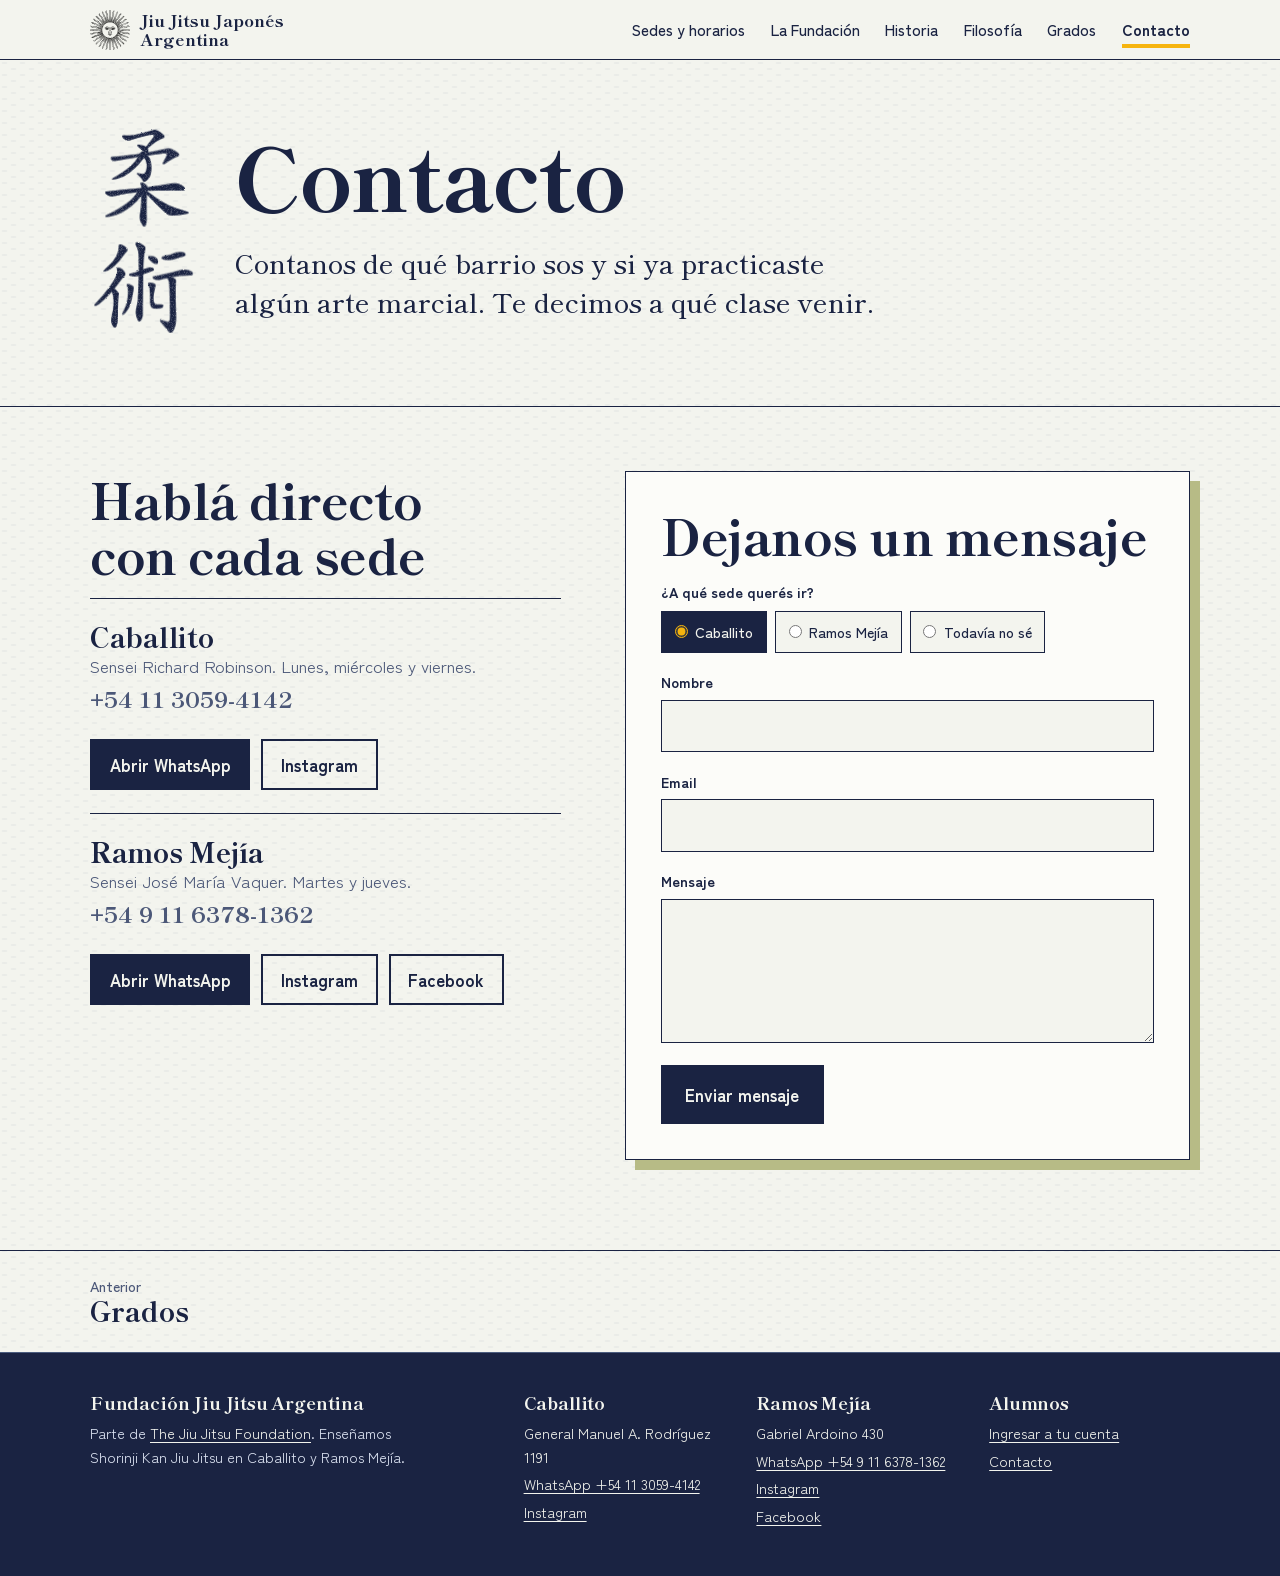
==== commit e6ef3514: "Actualiza el sitio publicado" ====
--- a/contacto.html
+++ b/contacto.html
@@ -34,27 +34,27 @@
   </div>
 </header>
 <main id="contenido">
-<div class="titular"><div class="caja"><span class="kanji" lang="ja" aria-hidden="true"><svg class="pincel" viewBox="0 0 1024 1024" width="1024" height="1024"><defs><clipPath id="k7c0"><path d="M 542 673 Q 648 757 686 765 Q 705 771 700 787 Q 697 802 635 840 Q 619 850 596 843 Q 524 821 415 796 Q 387 789 320 794 Q 298 795 305 776 Q 312 763 329 752 Q 359 734 391 752 Q 578 809 594 798 Q 604 791 599 778 Q 565 736 528 687 C 510 663 518 654 542 673 Z"/></clipPath><clipPath id="k7c1"><path d="M 547 631 Q 548 634 550 636 Q 553 661 542 673 L 528 687 Q 519 694 464 707 Q 452 708 448 706 Q 444 703 446 694 Q 446 691 517 633 Q 521 629 525 627 C 540 618 540 618 547 631 Z"/></clipPath><clipPath id="k7c2"><path d="M 539 602 Q 612 615 689 623 Q 723 627 724 613 Q 723 597 689 540 Q 680 525 687 521 Q 694 517 708 528 Q 787 582 819 591 Q 844 595 843 610 Q 842 623 770 663 Q 748 673 721 668 Q 628 647 547 631 L 525 627 Q 509 626 494 622 Q 374 606 209 590 Q 181 587 202 564 Q 217 543 265 556 Q 356 574 449 588 L 539 602 Z"/></clipPath><clipPath id="k7c3"><path d="M 509 581 Q 539 551 533 485 Q 530 458 521 443 Q 511 425 487 430 Q 466 434 446 438 Q 437 439 441 431 Q 444 425 457 415 Q 485 390 494 370 Q 501 355 515 358 Q 525 359 546 380 Q 585 423 578 508 Q 571 584 539 602 C 515 620 489 604 509 581 Z"/></clipPath><clipPath id="k7c4"><path d="M 449 588 Q 407 497 215 390 Q 197 380 212 378 Q 239 372 317 407 Q 371 437 424 486 Q 458 517 480 547 Q 499 572 509 581 C 545 618 507 702 449 588 Z"/></clipPath><clipPath id="k7c5"><path d="M 538 268 Q 590 274 868 273 Q 889 272 895 281 Q 901 294 883 309 Q 828 351 787 343 Q 694 327 542 305 L 485 298 Q 331 282 154 263 Q 132 262 148 243 Q 163 228 182 222 Q 204 215 221 220 Q 326 247 444 258 L 538 268 Z"/></clipPath><clipPath id="k7c6"><path d="M 537 267 Q 537 268 538 268 L 542 305 Q 542 323 497 349 Q 485 352 476 345 Q 470 342 477 332 Q 483 323 485 298 L 483 225 Q 483 93 467 43 Q 457 0 497 -56 Q 501 -63 508 -66 Q 518 -67 524 -55 Q 537 -24 534 5 Q 531 194 536 235 L 537 267 Z"/></clipPath><clipPath id="k7c7"><path d="M 444 258 Q 392 155 152 39 Q 133 29 148 25 Q 158 21 199 32 Q 253 42 304 71 Q 409 131 472 211 Q 476 218 483 225 C 517 265 471 307 444 258 Z"/></clipPath><clipPath id="k7c8"><path d="M 536 235 Q 621 144 712 61 Q 736 39 773 39 Q 840 38 912 54 Q 930 57 931 62 Q 932 69 918 74 Q 870 90 814 105 Q 696 141 545 262 Q 541 265 537 267 C 512 284 515 257 536 235 Z"/></clipPath>
-<filter id="k7f" x="-8%" y="-8%" width="116%" height="116%" color-interpolation-filters="sRGB">
-<feTurbulence type="fractalNoise" baseFrequency="0.03" numOctaves="2" seed="49" result="ondas"/>
+<div class="titular"><div class="caja"><span class="kanji" lang="ja" aria-hidden="true"><svg class="pincel" viewBox="0 0 1024 1024" width="1024" height="1024"><defs><clipPath id="k10c0"><path d="M 542 673 Q 648 757 686 765 Q 705 771 700 787 Q 697 802 635 840 Q 619 850 596 843 Q 524 821 415 796 Q 387 789 320 794 Q 298 795 305 776 Q 312 763 329 752 Q 359 734 391 752 Q 578 809 594 798 Q 604 791 599 778 Q 565 736 528 687 C 510 663 518 654 542 673 Z"/></clipPath><clipPath id="k10c1"><path d="M 547 631 Q 548 634 550 636 Q 553 661 542 673 L 528 687 Q 519 694 464 707 Q 452 708 448 706 Q 444 703 446 694 Q 446 691 517 633 Q 521 629 525 627 C 540 618 540 618 547 631 Z"/></clipPath><clipPath id="k10c2"><path d="M 539 602 Q 612 615 689 623 Q 723 627 724 613 Q 723 597 689 540 Q 680 525 687 521 Q 694 517 708 528 Q 787 582 819 591 Q 844 595 843 610 Q 842 623 770 663 Q 748 673 721 668 Q 628 647 547 631 L 525 627 Q 509 626 494 622 Q 374 606 209 590 Q 181 587 202 564 Q 217 543 265 556 Q 356 574 449 588 L 539 602 Z"/></clipPath><clipPath id="k10c3"><path d="M 509 581 Q 539 551 533 485 Q 530 458 521 443 Q 511 425 487 430 Q 466 434 446 438 Q 437 439 441 431 Q 444 425 457 415 Q 485 390 494 370 Q 501 355 515 358 Q 525 359 546 380 Q 585 423 578 508 Q 571 584 539 602 C 515 620 489 604 509 581 Z"/></clipPath><clipPath id="k10c4"><path d="M 449 588 Q 407 497 215 390 Q 197 380 212 378 Q 239 372 317 407 Q 371 437 424 486 Q 458 517 480 547 Q 499 572 509 581 C 545 618 507 702 449 588 Z"/></clipPath><clipPath id="k10c5"><path d="M 538 268 Q 590 274 868 273 Q 889 272 895 281 Q 901 294 883 309 Q 828 351 787 343 Q 694 327 542 305 L 485 298 Q 331 282 154 263 Q 132 262 148 243 Q 163 228 182 222 Q 204 215 221 220 Q 326 247 444 258 L 538 268 Z"/></clipPath><clipPath id="k10c6"><path d="M 537 267 Q 537 268 538 268 L 542 305 Q 542 323 497 349 Q 485 352 476 345 Q 470 342 477 332 Q 483 323 485 298 L 483 225 Q 483 93 467 43 Q 457 0 497 -56 Q 501 -63 508 -66 Q 518 -67 524 -55 Q 537 -24 534 5 Q 531 194 536 235 L 537 267 Z"/></clipPath><clipPath id="k10c7"><path d="M 444 258 Q 392 155 152 39 Q 133 29 148 25 Q 158 21 199 32 Q 253 42 304 71 Q 409 131 472 211 Q 476 218 483 225 C 517 265 471 307 444 258 Z"/></clipPath><clipPath id="k10c8"><path d="M 536 235 Q 621 144 712 61 Q 736 39 773 39 Q 840 38 912 54 Q 930 57 931 62 Q 932 69 918 74 Q 870 90 814 105 Q 696 141 545 262 Q 541 265 537 267 C 512 284 515 257 536 235 Z"/></clipPath>
+<filter id="k10f" x="-8%" y="-8%" width="116%" height="116%" color-interpolation-filters="sRGB">
+<feTurbulence type="fractalNoise" baseFrequency="0.03" numOctaves="2" seed="70" result="ondas"/>
 <feDisplacementMap in="SourceGraphic" in2="ondas" scale="16" xChannelSelector="R" yChannelSelector="G" result="borde"/>
 <feGaussianBlur in="borde" stdDeviation="5" result="difuso"/>
 <feComponentTransfer in="difuso" result="halo"><feFuncA type="linear" slope="0.32"/></feComponentTransfer>
-<feTurbulence type="fractalNoise" baseFrequency="0.55" numOctaves="2" seed="21" result="grano"/>
+<feTurbulence type="fractalNoise" baseFrequency="0.55" numOctaves="2" seed="30" result="grano"/>
 <feColorMatrix in="grano" type="matrix" values="0 0 0 0 0  0 0 0 0 0  0 0 0 0 0  0 0 0 -1.15 1.55" result="poros"/>
 <feComposite in="borde" in2="poros" operator="in" result="seco"/>
 <feMerge><feMergeNode in="halo"/><feMergeNode in="seco"/></feMerge>
-</filter></defs><g filter="url(#k7f)"><g transform="scale(1,-1) translate(0,-900)"><path class="trazo" clip-path="url(#k7c0)" style="--da:495 1195;--o:755;--d:0.26s;--i:0.15s" d="M315 783L364 767L555 814L596 821L618 816L640 790L637 784L547 688L537 689"/><path class="trazo" clip-path="url(#k7c1)" style="--da:107 807;--o:367;--d:0.13s;--i:0.44s" d="M453 699L510 670L540 639"/><path class="trazo" clip-path="url(#k7c2)" style="--da:693 1393;--o:953;--d:0.32s;--i:0.60s" d="M206 577L250 572L671 640L740 641L767 615L692 527"/><path class="trazo" clip-path="url(#k7c3)" style="--da:289 989;--o:549;--d:0.19s;--i:0.96s" d="M517 580L538 576L554 534L557 481L544 429L517 399L448 431"/><path class="trazo" clip-path="url(#k7c4)" style="--da:380 1080;--o:640;--d:0.22s;--i:1.18s" d="M523 593L517 596L465 566L416 506L325 434L281 408L217 383"/><path class="trazo" clip-path="url(#k7c5)" style="--da:739 1439;--o:999;--d:0.34s;--i:1.43s" d="M151 253L204 243L537 287L797 309L883 288"/><path class="trazo" clip-path="url(#k7c6)" style="--da:404 1104;--o:664;--d:0.22s;--i:1.80s" d="M485 339L499 330L513 302L499 32L510 -53"/><path class="trazo" clip-path="url(#k7c7)" style="--da:403 1103;--o:663;--d:0.22s;--i:2.06s" d="M478 256L412 178L341 120L240 62L153 31"/><path class="trazo" clip-path="url(#k7c8)" style="--da:455 1155;--o:715;--d:0.24s;--i:2.32s" d="M539 262L551 238L609 187L743 88L809 72L925 63"/></g></g></svg><svg class="pincel" viewBox="0 0 1024 1024" width="1024" height="1024"><defs><clipPath id="k8c0"><path d="M 271 775 Q 272 679 173 589 Q 170 588 130 548 Q 120 533 136 537 Q 188 541 275 637 Q 320 698 347 729 Q 359 741 345 756 Q 308 793 281 791 Q 269 790 271 775 Z"/></clipPath><clipPath id="k8c1"><path d="M 230 377 Q 255 408 283 444 Q 308 481 328 499 Q 338 508 334 521 Q 331 533 307 556 Q 283 575 265 576 Q 247 576 254 555 Q 272 507 167 369 Q 118 305 52 236 Q 42 227 40 222 Q 36 212 49 213 Q 85 219 206 349 L 230 377 Z"/></clipPath><clipPath id="k8c2"><path d="M 206 349 Q 242 262 201 100 Q 189 60 221 17 Q 222 16 224 14 Q 240 1 250 24 Q 263 58 262 99 Q 263 268 269 305 Q 276 329 267 338 Q 251 356 240 368 Q 236 374 230 377 C 207 396 195 377 206 349 Z"/></clipPath><clipPath id="k8c3"><path d="M 501 510 Q 595 544 598 546 Q 605 555 600 562 Q 593 572 565 575 Q 555 575 502 558 L 460 540 Q 456 540 455 539 Q 422 527 384 519 Q 351 509 377 497 Q 413 485 459 495 L 501 510 Z"/></clipPath><clipPath id="k8c4"><path d="M 459 495 Q 452 284 449 257 Q 443 220 433 181 Q 424 142 446 88 Q 452 72 460 69 Q 464 63 472 70 Q 479 74 489 94 Q 498 116 497 145 Q 496 185 501 510 L 502 558 Q 502 675 519 739 Q 532 761 506 781 Q 491 791 468 805 Q 447 821 428 807 Q 424 803 429 788 Q 457 746 458 686 Q 458 614 460 540 L 459 495 Z"/></clipPath><clipPath id="k8c5"><path d="M 347 404 Q 371 371 347 245 Q 346 242 345 238 Q 335 204 305 144 Q 301 140 300 135 Q 299 126 306 128 Q 327 134 368 200 Q 368 203 370 204 Q 395 264 408 358 Q 412 388 411 392 Q 399 405 375 415 Q 362 422 351 419 Q 342 415 347 404 Z"/></clipPath><clipPath id="k8c6"><path d="M 616 397 Q 620 410 612 418 Q 600 425 574 431 Q 552 435 547 428 Q 540 422 550 410 Q 568 391 565 262 Q 564 210 588 194 Q 598 184 651 188 Q 679 191 688 205 Q 695 215 690 220 Q 684 226 629 226 Q 572 232 616 397 Z"/></clipPath><clipPath id="k8c7"><path d="M 554 655 Q 603 606 626 607 Q 639 607 643 626 Q 643 639 631 657 Q 610 681 556 681 Q 546 682 547 671 Q 546 662 554 655 Z"/></clipPath><clipPath id="k8c8"><path d="M 694 680 Q 654 667 685 652 Q 737 633 796 655 L 874 679 Q 893 685 895 688 Q 904 698 897 707 Q 887 720 854 723 Q 830 724 749 693 Q 722 686 694 680 Z"/></clipPath><clipPath id="k8c9"><path d="M 773 486 Q 851 502 948 503 Q 966 504 970 513 Q 974 523 958 535 Q 901 571 849 548 Q 809 539 751 523 Q 681 507 598 489 Q 579 485 594 471 Q 624 449 657 458 Q 690 470 728 477 L 773 486 Z"/></clipPath><clipPath id="k8c10"><path d="M 728 477 Q 729 473 735 465 Q 747 441 747 401 Q 751 310 753 102 Q 752 75 743 66 Q 733 60 711 67 Q 692 74 669 83 Q 657 87 657 81 Q 656 72 665 62 Q 717 4 749 -39 Q 761 -49 775 -33 Q 812 18 814 110 Q 802 303 808 423 Q 814 451 808 460 Q 799 472 773 486 C 747 501 714 503 728 477 Z"/></clipPath>
-<filter id="k8f" x="-8%" y="-8%" width="116%" height="116%" color-interpolation-filters="sRGB">
-<feTurbulence type="fractalNoise" baseFrequency="0.03" numOctaves="2" seed="56" result="ondas"/>
+</filter></defs><g filter="url(#k10f)"><g transform="scale(1,-1) translate(0,-900)"><path class="trazo" clip-path="url(#k10c0)" style="--da:495 1195;--o:755;--d:0.26s;--i:0.15s" d="M315 783L364 767L555 814L596 821L618 816L640 790L637 784L547 688L537 689"/><path class="trazo" clip-path="url(#k10c1)" style="--da:107 807;--o:367;--d:0.13s;--i:0.44s" d="M453 699L510 670L540 639"/><path class="trazo" clip-path="url(#k10c2)" style="--da:693 1393;--o:953;--d:0.32s;--i:0.60s" d="M206 577L250 572L671 640L740 641L767 615L692 527"/><path class="trazo" clip-path="url(#k10c3)" style="--da:289 989;--o:549;--d:0.19s;--i:0.96s" d="M517 580L538 576L554 534L557 481L544 429L517 399L448 431"/><path class="trazo" clip-path="url(#k10c4)" style="--da:380 1080;--o:640;--d:0.22s;--i:1.18s" d="M523 593L517 596L465 566L416 506L325 434L281 408L217 383"/><path class="trazo" clip-path="url(#k10c5)" style="--da:739 1439;--o:999;--d:0.34s;--i:1.43s" d="M151 253L204 243L537 287L797 309L883 288"/><path class="trazo" clip-path="url(#k10c6)" style="--da:404 1104;--o:664;--d:0.22s;--i:1.80s" d="M485 339L499 330L513 302L499 32L510 -53"/><path class="trazo" clip-path="url(#k10c7)" style="--da:403 1103;--o:663;--d:0.22s;--i:2.06s" d="M478 256L412 178L341 120L240 62L153 31"/><path class="trazo" clip-path="url(#k10c8)" style="--da:455 1155;--o:715;--d:0.24s;--i:2.32s" d="M539 262L551 238L609 187L743 88L809 72L925 63"/></g></g></svg><svg class="pincel" viewBox="0 0 1024 1024" width="1024" height="1024"><defs><clipPath id="k11c0"><path d="M 271 775 Q 272 679 173 589 Q 170 588 130 548 Q 120 533 136 537 Q 188 541 275 637 Q 320 698 347 729 Q 359 741 345 756 Q 308 793 281 791 Q 269 790 271 775 Z"/></clipPath><clipPath id="k11c1"><path d="M 230 377 Q 255 408 283 444 Q 308 481 328 499 Q 338 508 334 521 Q 331 533 307 556 Q 283 575 265 576 Q 247 576 254 555 Q 272 507 167 369 Q 118 305 52 236 Q 42 227 40 222 Q 36 212 49 213 Q 85 219 206 349 L 230 377 Z"/></clipPath><clipPath id="k11c2"><path d="M 206 349 Q 242 262 201 100 Q 189 60 221 17 Q 222 16 224 14 Q 240 1 250 24 Q 263 58 262 99 Q 263 268 269 305 Q 276 329 267 338 Q 251 356 240 368 Q 236 374 230 377 C 207 396 195 377 206 349 Z"/></clipPath><clipPath id="k11c3"><path d="M 501 510 Q 595 544 598 546 Q 605 555 600 562 Q 593 572 565 575 Q 555 575 502 558 L 460 540 Q 456 540 455 539 Q 422 527 384 519 Q 351 509 377 497 Q 413 485 459 495 L 501 510 Z"/></clipPath><clipPath id="k11c4"><path d="M 459 495 Q 452 284 449 257 Q 443 220 433 181 Q 424 142 446 88 Q 452 72 460 69 Q 464 63 472 70 Q 479 74 489 94 Q 498 116 497 145 Q 496 185 501 510 L 502 558 Q 502 675 519 739 Q 532 761 506 781 Q 491 791 468 805 Q 447 821 428 807 Q 424 803 429 788 Q 457 746 458 686 Q 458 614 460 540 L 459 495 Z"/></clipPath><clipPath id="k11c5"><path d="M 347 404 Q 371 371 347 245 Q 346 242 345 238 Q 335 204 305 144 Q 301 140 300 135 Q 299 126 306 128 Q 327 134 368 200 Q 368 203 370 204 Q 395 264 408 358 Q 412 388 411 392 Q 399 405 375 415 Q 362 422 351 419 Q 342 415 347 404 Z"/></clipPath><clipPath id="k11c6"><path d="M 616 397 Q 620 410 612 418 Q 600 425 574 431 Q 552 435 547 428 Q 540 422 550 410 Q 568 391 565 262 Q 564 210 588 194 Q 598 184 651 188 Q 679 191 688 205 Q 695 215 690 220 Q 684 226 629 226 Q 572 232 616 397 Z"/></clipPath><clipPath id="k11c7"><path d="M 554 655 Q 603 606 626 607 Q 639 607 643 626 Q 643 639 631 657 Q 610 681 556 681 Q 546 682 547 671 Q 546 662 554 655 Z"/></clipPath><clipPath id="k11c8"><path d="M 694 680 Q 654 667 685 652 Q 737 633 796 655 L 874 679 Q 893 685 895 688 Q 904 698 897 707 Q 887 720 854 723 Q 830 724 749 693 Q 722 686 694 680 Z"/></clipPath><clipPath id="k11c9"><path d="M 773 486 Q 851 502 948 503 Q 966 504 970 513 Q 974 523 958 535 Q 901 571 849 548 Q 809 539 751 523 Q 681 507 598 489 Q 579 485 594 471 Q 624 449 657 458 Q 690 470 728 477 L 773 486 Z"/></clipPath><clipPath id="k11c10"><path d="M 728 477 Q 729 473 735 465 Q 747 441 747 401 Q 751 310 753 102 Q 752 75 743 66 Q 733 60 711 67 Q 692 74 669 83 Q 657 87 657 81 Q 656 72 665 62 Q 717 4 749 -39 Q 761 -49 775 -33 Q 812 18 814 110 Q 802 303 808 423 Q 814 451 808 460 Q 799 472 773 486 C 747 501 714 503 728 477 Z"/></clipPath>
+<filter id="k11f" x="-8%" y="-8%" width="116%" height="116%" color-interpolation-filters="sRGB">
+<feTurbulence type="fractalNoise" baseFrequency="0.03" numOctaves="2" seed="77" result="ondas"/>
 <feDisplacementMap in="SourceGraphic" in2="ondas" scale="16" xChannelSelector="R" yChannelSelector="G" result="borde"/>
 <feGaussianBlur in="borde" stdDeviation="5" result="difuso"/>
 <feComponentTransfer in="difuso" result="halo"><feFuncA type="linear" slope="0.32"/></feComponentTransfer>
-<feTurbulence type="fractalNoise" baseFrequency="0.55" numOctaves="2" seed="24" result="grano"/>
+<feTurbulence type="fractalNoise" baseFrequency="0.55" numOctaves="2" seed="33" result="grano"/>
 <feColorMatrix in="grano" type="matrix" values="0 0 0 0 0  0 0 0 0 0  0 0 0 0 0  0 0 0 -1.15 1.55" result="poros"/>
 <feComposite in="borde" in2="poros" operator="in" result="seco"/>
 <feMerge><feMergeNode in="halo"/><feMergeNode in="seco"/></feMerge>
-</filter></defs><g filter="url(#k8f)"><g transform="scale(1,-1) translate(0,-900)"><path class="trazo" clip-path="url(#k8c0)" style="--da:307 1007;--o:567;--d:0.19s;--i:2.72s" d="M282 779L307 740L272 673L225 612L140 546"/><path class="trazo" clip-path="url(#k8c1)" style="--da:441 1141;--o:701;--d:0.24s;--i:2.94s" d="M264 563L284 540L291 515L265 467L183 352L109 272L48 221"/><path class="trazo" clip-path="url(#k8c2)" style="--da:347 1047;--o:607;--d:0.21s;--i:3.22s" d="M231 368L231 345L244 322L241 181L229 71L235 25"/><path class="trazo" clip-path="url(#k8c3)" style="--da:222 922;--o:482;--d:0.16s;--i:3.46s" d="M378 509L435 511L570 556L593 554"/><path class="trazo" clip-path="url(#k8c4)" style="--da:737 1437;--o:997;--d:0.34s;--i:3.66s" d="M439 801L485 751L480 418L474 257L464 169L465 83"/><path class="trazo" clip-path="url(#k8c5)" style="--da:302 1002;--o:562;--d:0.19s;--i:4.03s" d="M357 409L384 380L375 285L350 197L307 135"/><path class="trazo" clip-path="url(#k8c6)" style="--da:312 1012;--o:572;--d:0.19s;--i:4.25s" d="M556 420L587 398L584 310L579 298L585 237L595 219L619 207L683 213"/><path class="trazo" clip-path="url(#k8c7)" style="--da:78 778;--o:338;--d:0.12s;--i:4.48s" d="M560 669L609 642L624 626"/><path class="trazo" clip-path="url(#k8c8)" style="--da:205 905;--o:465;--d:0.16s;--i:4.63s" d="M687 667L725 664L845 697L887 698"/><path class="trazo" clip-path="url(#k8c9)" style="--da:370 1070;--o:630;--d:0.21s;--i:4.83s" d="M596 480L638 476L877 528L911 529L959 517"/><path class="trazo" clip-path="url(#k8c10)" style="--da:585 1285;--o:845;--d:0.29s;--i:5.07s" d="M736 474L768 456L778 436L783 86L771 44L756 24L723 36L664 77"/></g></g></svg></span><div><h1>Contacto</h1><p>Contanos de qué barrio sos y si ya practicaste algún arte marcial. Te decimos a qué clase venir.</p></div></div></div><div class="caja contacto-grilla">
+</filter></defs><g filter="url(#k11f)"><g transform="scale(1,-1) translate(0,-900)"><path class="trazo" clip-path="url(#k11c0)" style="--da:307 1007;--o:567;--d:0.19s;--i:2.72s" d="M282 779L307 740L272 673L225 612L140 546"/><path class="trazo" clip-path="url(#k11c1)" style="--da:441 1141;--o:701;--d:0.24s;--i:2.94s" d="M264 563L284 540L291 515L265 467L183 352L109 272L48 221"/><path class="trazo" clip-path="url(#k11c2)" style="--da:347 1047;--o:607;--d:0.21s;--i:3.22s" d="M231 368L231 345L244 322L241 181L229 71L235 25"/><path class="trazo" clip-path="url(#k11c3)" style="--da:222 922;--o:482;--d:0.16s;--i:3.46s" d="M378 509L435 511L570 556L593 554"/><path class="trazo" clip-path="url(#k11c4)" style="--da:737 1437;--o:997;--d:0.34s;--i:3.66s" d="M439 801L485 751L480 418L474 257L464 169L465 83"/><path class="trazo" clip-path="url(#k11c5)" style="--da:302 1002;--o:562;--d:0.19s;--i:4.03s" d="M357 409L384 380L375 285L350 197L307 135"/><path class="trazo" clip-path="url(#k11c6)" style="--da:312 1012;--o:572;--d:0.19s;--i:4.25s" d="M556 420L587 398L584 310L579 298L585 237L595 219L619 207L683 213"/><path class="trazo" clip-path="url(#k11c7)" style="--da:78 778;--o:338;--d:0.12s;--i:4.48s" d="M560 669L609 642L624 626"/><path class="trazo" clip-path="url(#k11c8)" style="--da:205 905;--o:465;--d:0.16s;--i:4.63s" d="M687 667L725 664L845 697L887 698"/><path class="trazo" clip-path="url(#k11c9)" style="--da:370 1070;--o:630;--d:0.21s;--i:4.83s" d="M596 480L638 476L877 528L911 529L959 517"/><path class="trazo" clip-path="url(#k11c10)" style="--da:585 1285;--o:845;--d:0.29s;--i:5.07s" d="M736 474L768 456L778 436L783 86L771 44L756 24L723 36L664 77"/></g></g></svg></span><div><h1>Contacto</h1><p>Contanos de qué barrio sos y si ya practicaste algún arte marcial. Te decimos a qué clase venir.</p></div></div></div><div class="caja contacto-grilla">
   <div class="directo">
     <h2>Hablá directo con cada sede</h2>
     <div class="directo-sede">
--- a/css/site.css
+++ b/css/site.css
@@ -284,33 +284,49 @@
 picture { display: block; }
 .agendar { margin-top: 1rem; font-size: var(--t-chico); font-weight: 500; }
 
-/* On y Giri */
-.on-giri { margin: 0 0 2rem; display: grid; gap: .5rem; }
-.og-nodo { border: 1px solid var(--indigo); background: var(--blanco); padding: .9rem 1rem; display: grid; }
-.og-nodo strong { font-family: var(--display); font-size: 1.2rem; }
-.og-nodo span { font-size: var(--t-chico); color: var(--indigo-medio); }
-.og-vos { background: var(--indigo); }
-.og-vos strong { color: var(--gi); } .og-vos span { color: var(--c-celeste); }
-.og-flecha { display: flex; align-items: center; gap: .6rem; padding-left: 1rem; font-size: var(--t-chico); color: var(--indigo-medio); }
-.og-flecha::before { content: ""; width: 2px; height: 2.2rem; background: var(--indigo); box-shadow: 0 0 0 0 transparent; }
-.og-flecha b { font-family: var(--display); font-size: 1.15rem; color: var(--indigo); background: linear-gradient(transparent 62%, var(--sol) 62%); }
-@media (min-width: 760px) {
-  .on-giri { grid-template-columns: minmax(0, 1fr) auto minmax(0, .8fr) auto minmax(0, 1fr); align-items: stretch; gap: 0; }
-  .og-flecha { flex-direction: column; justify-content: center; text-align: center; gap: .1rem; padding: 0 .5rem; position: relative; min-width: 6.2rem; }
-  .og-flecha::before { position: absolute; left: 0; right: 0; bottom: .9rem; width: auto; height: 2px; }
-  .og-flecha::after { content: ""; position: absolute; right: 0; bottom: calc(.9rem - 4px); border: 5px solid transparent; border-left-color: var(--indigo); border-right: 0; }
-  .og-flecha span { padding-bottom: 1.2rem; }
+/* On y Giri: cadena vertical de enseñanza */
+.on-giri { margin: 0 0 2.5rem; }
+.og-cadena { list-style: none; margin: 0; padding: 0; position: relative; }
+.og-cadena::before {  /* hilo que une a las personas y sigue hacia abajo */
+  content: ""; position: absolute; left: .6rem; top: .9rem; bottom: -2.2rem; width: 2px;
+  background: linear-gradient(var(--indigo) 0 calc(100% - 3rem), transparent);
+}
+.og-persona { position: relative; padding: .25rem 0 .25rem 2.4rem; display: grid; }
+.og-persona::before {
+  content: ""; position: absolute; left: 0; top: .55rem; width: 1.2rem; height: 1.2rem; border-radius: 50%;
+  background: var(--blanco); border: 2px solid var(--indigo); box-sizing: border-box;
+}
+.og-persona strong { font-family: var(--display); font-weight: 800; font-size: 1.3rem; line-height: 1.3; }
+.og-persona span { font-size: var(--t-chico); color: var(--indigo-medio); }
+.og-vos::before { background: var(--sol); width: 1.5rem; height: 1.5rem; left: -.15rem; top: .45rem; }
+.og-vos strong { font-size: 1.6rem; }
+.og-paso { display: grid; grid-template-columns: auto minmax(0, 1fr); align-items: center; gap: 1.2rem; padding: 1rem 0 1rem 2.4rem; }
+.og-paso .kanji { width: 3.6rem; color: var(--indigo); }
+.og-paso p { margin: 0; font-size: var(--t-chico); color: var(--indigo-medio); line-height: 1.5; max-width: 30ch; }
+.og-paso b { font-family: var(--display); font-weight: 800; font-size: 1.35rem; color: var(--indigo); background: linear-gradient(transparent 62%, var(--sol) 62%); }
+.on-giri figcaption { margin-top: 2.8rem; padding-left: 2.4rem; font-family: var(--display); font-weight: 500; font-size: 1.15rem; line-height: 1.45; max-width: 36ch; }
+@media (prefers-reduced-motion: no-preference) {
+  .js .kanji.en-espera .trazo { animation-play-state: paused; }
 }
 
 /* Glosario */
 .glosa { border-bottom: 2px dotted var(--celeste-hondo); cursor: help; position: relative; }
-.glosa:hover::after, .glosa:focus::after {
-  content: attr(data-def); position: fixed; left: 16px; right: 16px; bottom: 5rem; z-index: 40;
+/* La aclaración aparece al pasar el cursor, al llegar con el teclado o al tocar la palabra */
+.glosa.abierta { background: color-mix(in srgb, var(--celeste) 28%, transparent); }
+.glosa.abierta::after, .glosa:focus-visible::after {
+  content: attr(data-def); position: fixed; left: 16px; right: 16px; bottom: 5.5rem; z-index: 40;
   background: var(--indigo); color: var(--gi); padding: .7rem .9rem; font-size: var(--t-chico); font-weight: 500; line-height: 1.4;
   font-family: var(--texto); border-left: 6px solid var(--sol);
 }
+@media (hover: hover) {
+  .glosa:hover::after {
+    content: attr(data-def); position: fixed; left: 16px; right: 16px; bottom: 5.5rem; z-index: 40;
+    background: var(--indigo); color: var(--gi); padding: .7rem .9rem; font-size: var(--t-chico); font-weight: 500; line-height: 1.4;
+    font-family: var(--texto); border-left: 6px solid var(--sol);
+  }
+}
 @media (min-width: 900px) and (hover: hover) {
-  .glosa:hover::after, .glosa:focus::after { position: absolute; left: 0; right: auto; bottom: auto; top: calc(100% + 6px); width: max-content; max-width: 17rem; }
+  .glosa:hover::after, .glosa.abierta::after, .glosa:focus-visible::after { position: absolute; left: 0; right: auto; bottom: auto; top: calc(100% + 6px); width: max-content; max-width: 17rem; }
 }
 .glosario { margin: 0; display: grid; grid-template-columns: repeat(auto-fill, minmax(15rem, 1fr)); border-top: 1px solid var(--indigo); border-left: 1px solid var(--indigo); background: var(--blanco); }
 .glosario div { padding: .8rem 1rem; border-right: 1px solid var(--indigo); border-bottom: 1px solid var(--indigo); }
@@ -356,11 +372,28 @@
 /* WhatsApp siempre a mano en el celular */
 .barra-wa { display: none; }
 @media (max-width: 899px) {
-  .barra-wa {
-    display: block; position: fixed; left: 0; right: 0; bottom: 0; z-index: 25; text-align: center; text-decoration: none; font-weight: 700;
+  .barra-wa { display: block; position: fixed; left: 0; right: 0; bottom: 0; z-index: 25; }
+  .barra-wa summary {
+    list-style: none; cursor: pointer; text-align: center; font-weight: 700;
     background: var(--sol); color: var(--indigo); border-top: 1px solid var(--indigo);
     padding: .8rem max(16px, env(safe-area-inset-right, 0px)) calc(.8rem + env(safe-area-inset-bottom, 0px)) max(16px, env(safe-area-inset-left, 0px));
-  }
+    display: flex; justify-content: center; align-items: center; gap: .6rem;
+  }
+  .barra-wa summary::-webkit-details-marker { display: none; }
+  .barra-wa summary::after { content: ""; width: .5rem; height: .5rem; border-right: 2px solid currentColor; border-bottom: 2px solid currentColor; transform: rotate(-135deg) translate(-2px, -2px); transition: transform .2s ease; }
+  .barra-wa[open] summary::after { transform: rotate(45deg) translate(-2px, -2px); }
+  .barra-wa-opciones {
+    position: absolute; left: 0; right: 0; bottom: 100%;
+    display: grid; grid-template-columns: 1fr 1fr; background: var(--blanco); border-top: 1px solid var(--indigo);
+    box-shadow: 0 -8px 0 rgba(26, 35, 66, .08);
+  }
+  .barra-wa-opciones a {
+    display: grid; gap: .1rem; text-decoration: none; font-family: var(--display); font-weight: 800; font-size: 1.15rem;
+    padding: .9rem max(16px, env(safe-area-inset-left, 0px)); color: var(--indigo);
+  }
+  .barra-wa-opciones a + a { border-left: 1px solid var(--indigo); padding-left: 16px; padding-right: max(16px, env(safe-area-inset-right, 0px)); }
+  .barra-wa-opciones a span { font-family: var(--texto); font-weight: 500; font-size: var(--t-chico); color: var(--indigo-medio); }
+  .barra-wa-opciones a:active { background: var(--gi-sombra); }
   body:has(.barra-wa) .pie { padding-bottom: 3.4rem; }
 }
 
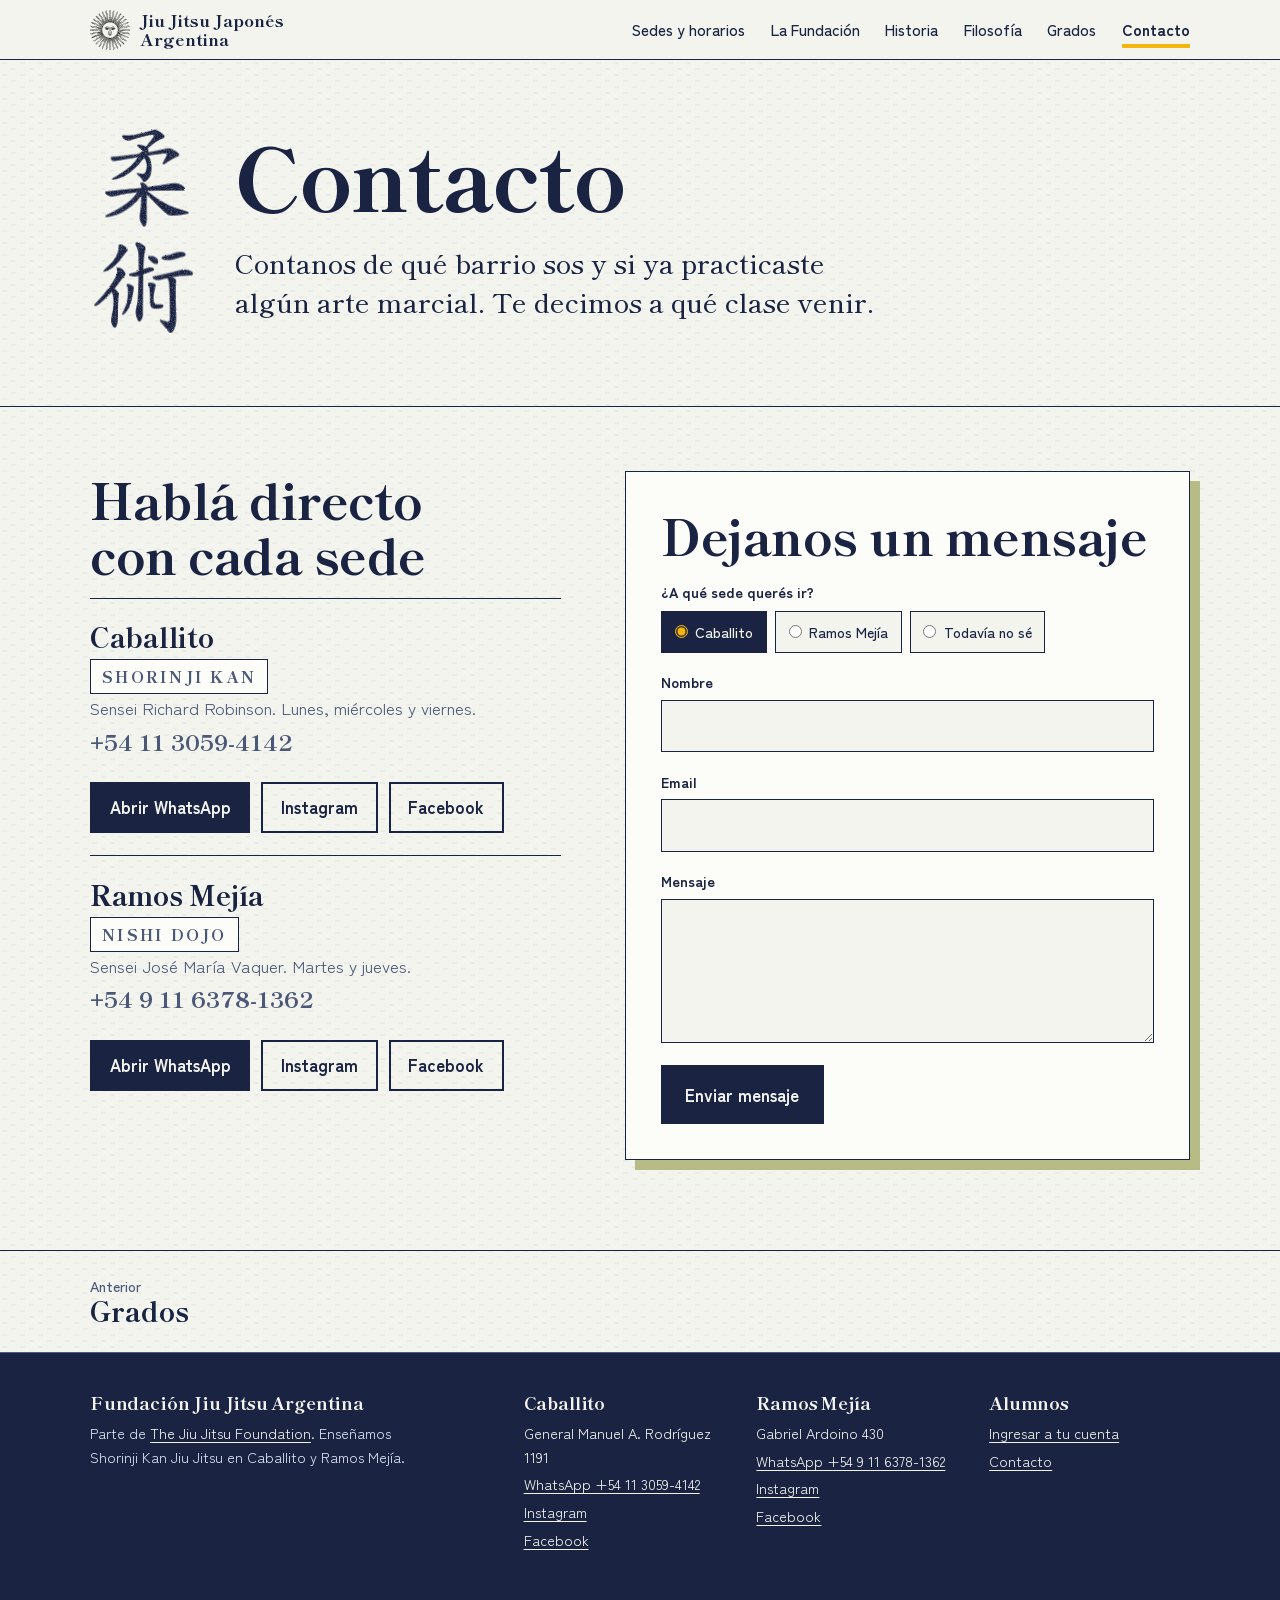
==== commit 1e467d95: "Actualiza el sitio publicado" ====
--- a/contacto.html
+++ b/contacto.html
@@ -59,20 +59,23 @@
     <h2>Hablá directo con cada sede</h2>
     <div class="directo-sede">
       <h3>Caballito</h3>
+      <p class="dojo-nombre">Shorinji Kan</p>
       <p>Sensei Richard Robinson. Lunes, miércoles y viernes.</p>
       <p class="numero">+54 11 3059-4142</p>
       <div class="redes">
         <a class="boton" href="https://wa.me/541130594142?text=Hola%2C%20quiero%20probar%20una%20clase%20de%20Jiu%20Jitsu%20en%20Caballito.">Abrir WhatsApp</a>
         <a class="boton boton-linea" href="https://www.instagram.com/caballitojiujitsuclub/">Instagram</a>
+        <a class="boton boton-linea" href="https://www.facebook.com/share/19qRqyU3RX/">Facebook</a>
       </div>
     </div>
     <div class="directo-sede">
       <h3>Ramos Mejía</h3>
+      <p class="dojo-nombre">Nishi Dojo</p>
       <p>Sensei José María Vaquer. Martes y jueves.</p>
       <p class="numero">+54 9 11 6378-1362</p>
       <div class="redes">
         <a class="boton" href="https://wa.me/5491163781362?text=Hola%2C%20quiero%20probar%20una%20clase%20de%20Jiu%20Jitsu%20en%20Ramos%20Mej%C3%ADa.">Abrir WhatsApp</a>
-        <a class="boton boton-linea" href="https://www.instagram.com/haedojiujitsuclub/">Instagram</a>
+        <a class="boton boton-linea" href="https://www.instagram.com/nishidojojiujitsu/">Instagram</a>
         <a class="boton boton-linea" href="https://www.facebook.com/p/Haedo-Jiu-Jitsu-Club-100057642211295/">Facebook</a>
       </div>
     </div>
@@ -118,6 +121,7 @@
         <li>General Manuel A. Rodríguez 1191</li>
         <li><a href="https://wa.me/541130594142?text=Hola%2C%20quiero%20probar%20una%20clase%20de%20Jiu%20Jitsu%20en%20Caballito.">WhatsApp +54 11 3059-4142</a></li>
         <li><a href="https://www.instagram.com/caballitojiujitsuclub/">Instagram</a></li>
+        <li><a href="https://www.facebook.com/share/19qRqyU3RX/">Facebook</a></li>
       </ul>
     </div>
     <div>
@@ -125,7 +129,7 @@
       <ul>
         <li>Gabriel Ardoino 430</li>
         <li><a href="https://wa.me/5491163781362?text=Hola%2C%20quiero%20probar%20una%20clase%20de%20Jiu%20Jitsu%20en%20Ramos%20Mej%C3%ADa.">WhatsApp +54 9 11 6378-1362</a></li>
-        <li><a href="https://www.instagram.com/haedojiujitsuclub/">Instagram</a></li>
+        <li><a href="https://www.instagram.com/nishidojojiujitsu/">Instagram</a></li>
         <li><a href="https://www.facebook.com/p/Haedo-Jiu-Jitsu-Club-100057642211295/">Facebook</a></li>
       </ul>
     </div>
--- a/css/site.css
+++ b/css/site.css
@@ -531,3 +531,18 @@
 @media (min-width: 1150px) {
   .grado { grid-template-columns: 8.5rem minmax(0, 1fr) 18rem; grid-template-areas: "cabeza cuerpo panel"; gap: 1.2rem 2rem; }
 }
+
+/* ---------- Nombre de cada dojo: tabla vertical (kanban) y placa ---------- */
+.sede-foto { position: relative; }
+.kanban {
+  position: absolute; top: -.7rem; left: 1rem; z-index: 1;
+  writing-mode: vertical-rl; text-orientation: upright; text-transform: uppercase;
+  font-family: var(--display); font-weight: 800; font-size: clamp(.95rem, .75rem + .8vw, 1.35rem); line-height: 1; letter-spacing: .06em;
+  padding: 1rem .6rem; background: var(--blanco); color: var(--indigo);
+  border: 2px solid var(--indigo); box-shadow: 4px 4px 0 var(--indigo);
+}
+.dojo-nombre {
+  display: inline-block; margin-top: .45rem; padding: .2rem .7rem .25rem;
+  font-family: var(--display); font-weight: 800; font-size: 1rem; letter-spacing: .14em; text-transform: uppercase;
+  color: var(--indigo); border: 1.5px solid var(--indigo); background: var(--blanco);
+}
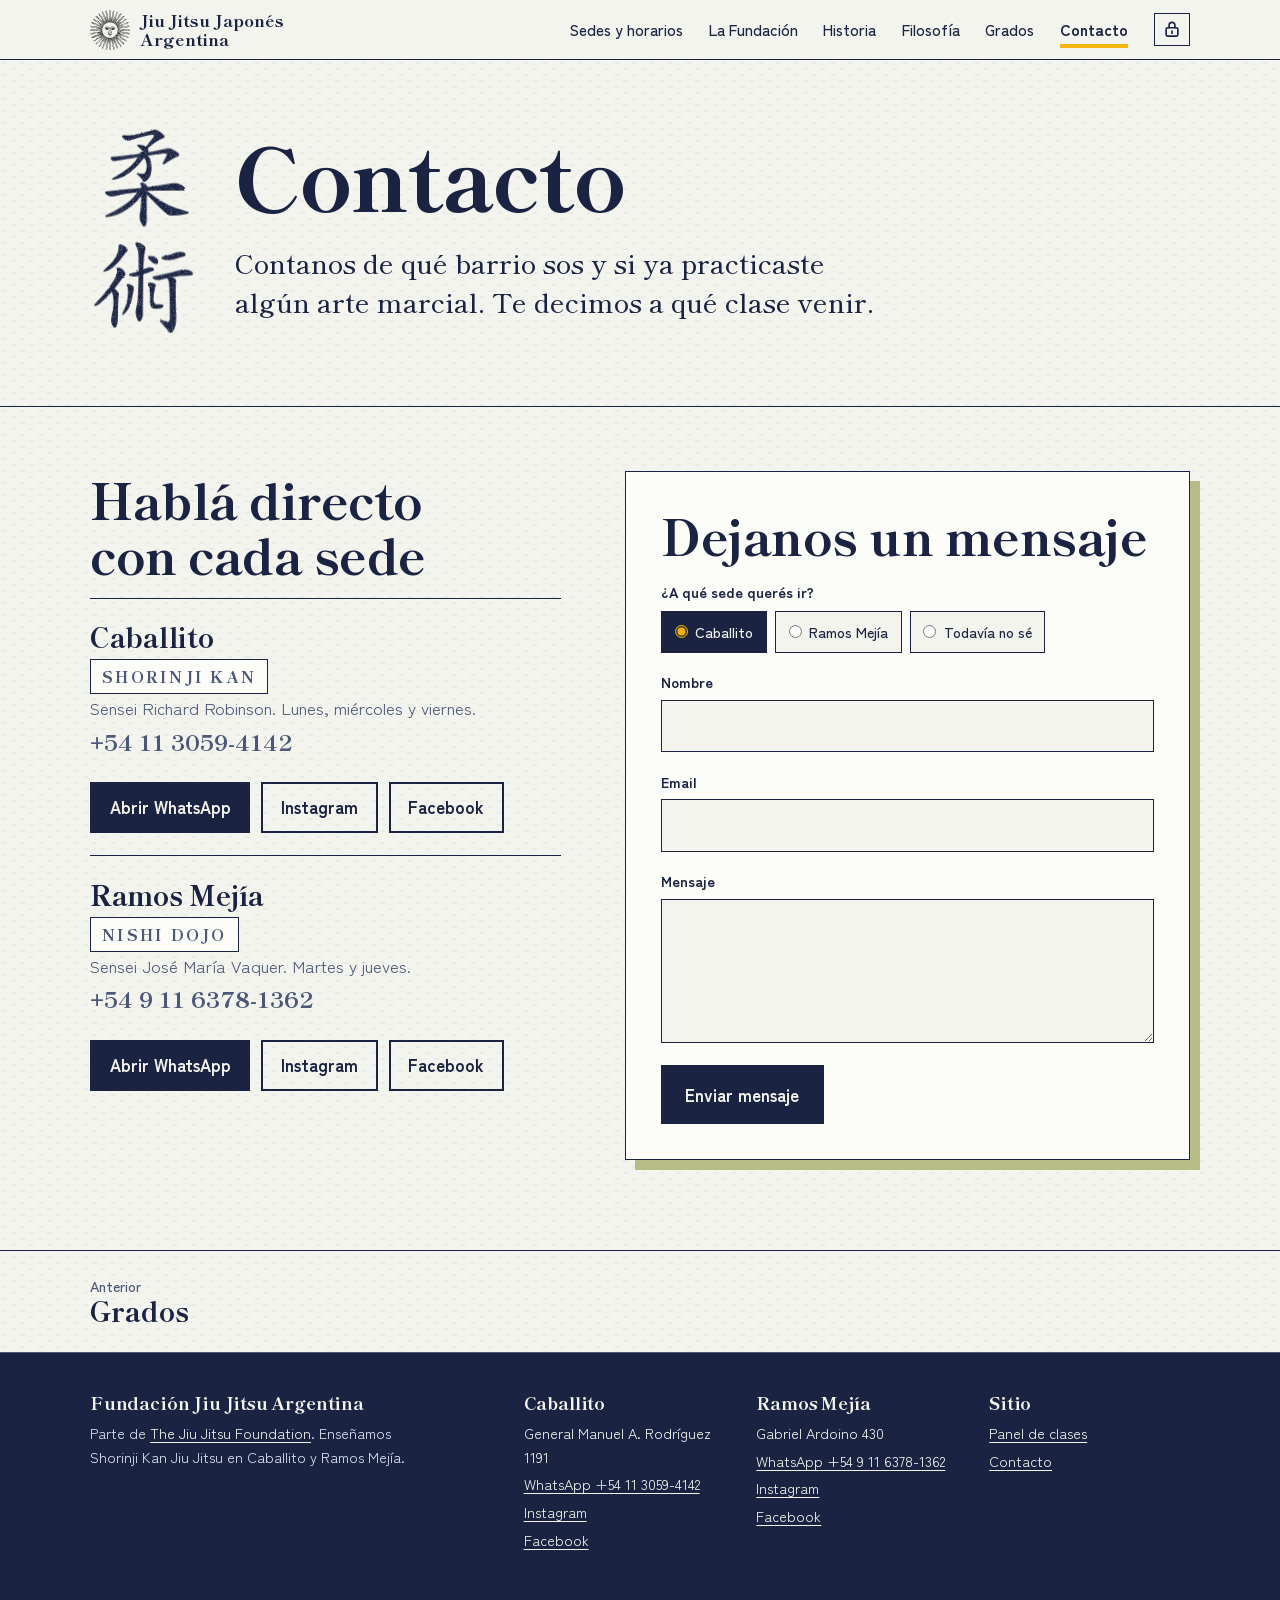
==== commit 16ec9016: "Actualiza el sitio publicado" ====
--- a/contacto.html
+++ b/contacto.html
@@ -30,7 +30,7 @@
   <div class="caja">
     <a class="marca" href="index.html"><img src="assets/img/sol.svg" alt="" width="40" height="40">Jiu Jitsu Japonés<br>Argentina</a>
     <button class="menu-boton" type="button" aria-expanded="false" aria-controls="nav">Menú</button>
-    <nav class="nav" id="nav" aria-label="Principal"><ul><li><a href="index.html">Sedes y horarios</a></li><li><a href="fundacion.html">La Fundación</a></li><li><a href="historia.html">Historia</a></li><li><a href="filosofia.html">Filosofía</a></li><li><a href="grados.html">Grados</a></li><li><a href="contacto.html" aria-current="page">Contacto</a></li></ul></nav>
+    <nav class="nav" id="nav" aria-label="Principal"><ul><li><a href="index.html">Sedes y horarios</a></li><li><a href="fundacion.html">La Fundación</a></li><li><a href="historia.html">Historia</a></li><li><a href="filosofia.html">Filosofía</a></li><li><a href="grados.html">Grados</a></li><li><a href="contacto.html" aria-current="page">Contacto</a></li><li class="nav-ingreso"><button type="button" class="nav-ingresar" data-abrir-panel aria-haspopup="dialog" aria-controls="panel-admin"><svg viewBox="0 0 24 24" width="20" height="20" aria-hidden="true" fill="none" stroke="currentColor" stroke-width="2" stroke-linecap="round" stroke-linejoin="round"><rect x="5" y="10.5" width="14" height="10" rx="1.5"/><path d="M8.5 10.5V7.5a3.5 3.5 0 0 1 7 0v3"/><path d="M12 14.5v2.500"/></svg><span>Ingresar</span></button></li></ul></nav>
   </div>
 </header>
 <main id="contenido">
@@ -64,7 +64,7 @@
       <p class="numero">+54 11 3059-4142</p>
       <div class="redes">
         <a class="boton" href="https://wa.me/541130594142?text=Hola%2C%20quiero%20probar%20una%20clase%20de%20Jiu%20Jitsu%20en%20Caballito.">Abrir WhatsApp</a>
-        <a class="boton boton-linea" href="https://www.instagram.com/caballitojiujitsuclub/">Instagram</a>
+        <a class="boton boton-linea" href="https://www.instagram.com/buenosairesjiujitsuclub/">Instagram</a>
         <a class="boton boton-linea" href="https://www.facebook.com/share/19qRqyU3RX/">Facebook</a>
       </div>
     </div>
@@ -120,7 +120,7 @@
       <ul>
         <li>General Manuel A. Rodríguez 1191</li>
         <li><a href="https://wa.me/541130594142?text=Hola%2C%20quiero%20probar%20una%20clase%20de%20Jiu%20Jitsu%20en%20Caballito.">WhatsApp +54 11 3059-4142</a></li>
-        <li><a href="https://www.instagram.com/caballitojiujitsuclub/">Instagram</a></li>
+        <li><a href="https://www.instagram.com/buenosairesjiujitsuclub/">Instagram</a></li>
         <li><a href="https://www.facebook.com/share/19qRqyU3RX/">Facebook</a></li>
       </ul>
     </div>
@@ -134,15 +134,30 @@
       </ul>
     </div>
     <div>
-      <h2>Alumnos</h2>
+      <h2>Sitio</h2>
       <ul>
-        <li><a href="https://jitsuargentina.com.ar/login">Ingresar a tu cuenta</a></li>
+        <li><button type="button" class="enlace" data-abrir-panel>Panel de clases</button></li>
         <li><a href="contacto.html">Contacto</a></li>
       </ul>
     </div>
   </div>
 </footer>
 
+<dialog class="panel" id="panel-admin" aria-labelledby="panel-titulo">
+<div class="panel-cabeza"><h2 id="panel-titulo">Panel de clases</h2><button type="button" class="panel-cerrar" data-cerrar aria-label="Cerrar"><svg viewBox="0 0 24 24" width="20" height="20" aria-hidden="true" fill="none" stroke="currentColor" stroke-width="2.4" stroke-linecap="round"><path d="M6 6l12 12M18 6L6 18"/></svg></button></div>
+<form class="panel-ingreso" id="panel-ingreso">
+<div class="campo"><label for="p-usuario">Usuario</label><input id="p-usuario" name="usuario" autocomplete="username" autocapitalize="off" required></div>
+<div class="campo"><label for="p-clave">Contraseña</label><input id="p-clave" name="clave" type="password" autocomplete="current-password" required></div>
+<button class="boton" type="submit">Ingresar</button>
+<p class="estado" id="panel-estado-ingreso" role="status" hidden></p>
+</form>
+<div class="panel-clases" id="panel-clases" hidden>
+<p class="panel-ayuda">Próximas cuatro semanas. Activá o desactivá cada clase; los cambios se guardan al instante. Los feriados empiezan sin clase.</p>
+<div id="panel-lista"></div>
+<div class="panel-pie"><p id="panel-estado" role="status"></p><button type="button" class="boton boton-linea" id="panel-salir">Salir</button></div>
+</div>
+</dialog>
+<script type="application/json" id="datos-clases">{"api":"","sedes":[{"id":"caballito","nombre":"Sede Caballito","clases":[[1,"19:00","20:30"],[3,"18:30","20:00"],[5,"19:00","20:30"]]},{"id":"ramos-mejia","nombre":"Sede Ramos Mejía","clases":[[2,"19:30","21:00"],[4,"19:30","21:00"]]}],"feriados":{"2026-11-23":{"nombre":"Día de la Soberanía Nacional","sedes":["caballito","ramos-mejia"]},"2026-12-07":{"nombre":"Feriado turístico","sedes":["caballito","ramos-mejia"]},"2026-12-08":{"nombre":"Inmaculada Concepción de María","sedes":["caballito","ramos-mejia"]},"2026-12-25":{"nombre":"Navidad","sedes":["caballito","ramos-mejia"]},"2027-01-01":{"nombre":"Año nuevo","sedes":["caballito","ramos-mejia"]}}}</script>
 <script src="js/site.js"></script>
 </body>
 </html>
--- a/css/site.css
+++ b/css/site.css
@@ -12,6 +12,9 @@
   --tatami: #B7BB86;      /* paja igusa */
   --blanco: #FCFCF9;
   --indigo-claro: #2C3866;  /* respiración del próximo día de clase */
+  --feriado: #A3361F;       /* días sin clase: feriados o clases suspendidas */
+  --feriado-fondo: #F8E7E1;
+  --feriado-claro: #F5B9A6;
 
   --c-blanco: #FCFCF9; --c-amarillo: #FFD91D; --c-naranja: #DD792F; --c-verde: #21932E;
   --c-violeta: #5E3E8C; --c-celeste: #A6C7ED; --c-azul: #2D5DE2; --c-marron: #934D19;
@@ -155,7 +158,7 @@
 .sede-foto { margin: 0; border: 1px solid var(--indigo); box-shadow: -10px 10px 0 var(--tatami); background: var(--gi-sombra); }
 .sede-foto img { width: 100%; aspect-ratio: 4 / 3; object-fit: cover; }
 .sede-datos { min-width: 0; }
-.sede-datos h3 { font-size: clamp(2rem, 1.5rem + 2vw, 3rem); }
+.sede-datos h3 { font-size: clamp(1.5rem, 1.125rem + 1.5vw, 2.25rem); }
 .sensei { display: flex; align-items: center; gap: .8rem; margin-top: .9rem; flex-wrap: wrap; font-size: var(--t-4); }
 .dan {
   display: inline-flex; gap: 3px; align-items: center; height: 1.15rem; padding: 0 .55rem; background: #14161c;
@@ -535,14 +538,74 @@
 /* ---------- Nombre de cada dojo: tabla vertical (kanban) y placa ---------- */
 .sede-foto { position: relative; }
 .kanban {
-  position: absolute; top: -.7rem; left: 1rem; z-index: 1;
-  writing-mode: vertical-rl; text-orientation: upright; text-transform: uppercase;
-  font-family: var(--display); font-weight: 800; font-size: clamp(.95rem, .75rem + .8vw, 1.35rem); line-height: 1; letter-spacing: .06em;
-  padding: 1rem .6rem; background: var(--blanco); color: var(--indigo);
-  border: 2px solid var(--indigo); box-shadow: 4px 4px 0 var(--indigo);
+  position: absolute; top: 1rem; left: 1rem; z-index: 1; max-width: calc(100% - 2rem);
+  font-family: var(--display); font-weight: 800; font-size: clamp(1.15rem, .8rem + 1.4vw, 1.9rem); line-height: 1.1;
+  letter-spacing: .1em; text-transform: uppercase;
+  padding: .55rem 1rem .6rem; background: var(--indigo); color: var(--gi);
+  border-left: 6px solid var(--sol); box-shadow: 4px 4px 0 rgba(26, 35, 66, .35);
 }
 .dojo-nombre {
   display: inline-block; margin-top: .45rem; padding: .2rem .7rem .25rem;
   font-family: var(--display); font-weight: 800; font-size: 1rem; letter-spacing: .14em; text-transform: uppercase;
   color: var(--indigo); border: 1.5px solid var(--indigo); background: var(--blanco);
 }
+
+/* ---------- Días sin clase en la semana ---------- */
+.semana .nota-feriado { grid-column: 2; font-size: var(--t-chico); font-weight: 700; color: var(--feriado); line-height: 1.35; margin-top: .2rem; }
+.semana li.sin-clase { background: var(--feriado-fondo); }
+.semana li.sin-clase .dia, .semana li.sin-clase .sede { color: var(--feriado); }
+.semana li.sin-clase .hora { color: var(--feriado); text-decoration: line-through; text-decoration-thickness: 2px; opacity: .75; }
+.semana li.sin-clase::before { content: ""; position: absolute; left: 0; top: 0; bottom: 0; width: 6px; background: var(--feriado); }
+.semana li.proxima .nota-feriado { color: var(--feriado-claro); }
+
+/* ---------- Ingreso al panel ---------- */
+.nav-ingresar {
+  font: inherit; font-weight: 500; color: var(--indigo); background: none; border: 0; cursor: pointer;
+  display: inline-flex; align-items: center; gap: .5rem; padding: .6rem 0; width: 100%;
+  border-top: 1px solid var(--gi-sombra);
+}
+.nav-ingresar:hover { color: var(--celeste-hondo); }
+@media (min-width: 900px) {
+  .nav-ingresar { width: auto; border: 1px solid var(--indigo); padding: .35rem .45rem; }
+  .nav-ingresar span { position: absolute; width: 1px; height: 1px; overflow: hidden; clip-path: inset(50%); white-space: nowrap; }
+  .nav-ingresar:hover { background: var(--indigo); color: var(--gi); }
+}
+button.enlace { font: inherit; color: inherit; background: none; border: 0; padding: 0; cursor: pointer; text-decoration: underline; text-decoration-thickness: 1px; text-underline-offset: .2em; }
+
+/* ---------- Panel de clases ---------- */
+.panel {
+  width: min(38rem, calc(100vw - 32px)); max-height: min(88vh, 52rem); padding: 0; overflow: auto;
+  border: 1px solid var(--indigo); background: var(--blanco); color: var(--indigo); box-shadow: 10px 10px 0 var(--tatami);
+}
+.panel::backdrop { background: rgba(26, 35, 66, .5); }
+.panel-cabeza { position: sticky; top: 0; z-index: 1; display: flex; justify-content: space-between; align-items: center; gap: 1rem; padding: 1rem 1.3rem; background: var(--blanco); border-bottom: 1px solid var(--indigo); }
+.panel-cabeza h2 { font-size: 1.35rem; }
+.panel-cerrar { display: grid; place-items: center; width: 2.4rem; height: 2.4rem; background: none; border: 1px solid var(--indigo); color: var(--indigo); cursor: pointer; }
+.panel-ingreso, .panel-clases { padding: .4rem 1.3rem 1.4rem; }
+.panel-ingreso .boton { margin-top: 1.3rem; }
+.panel-ayuda { font-size: var(--t-chico); color: var(--indigo-medio); margin: 1rem 0 .4rem; }
+.panel-clases h3 { font-size: 1.05rem; margin: 1.3rem 0 .4rem; }
+.panel-semana { list-style: none; margin: 0; padding: 0; border-top: 1px solid var(--indigo); }
+.panel-semana li { display: grid; grid-template-columns: minmax(0, 1fr) auto; align-items: center; gap: 1rem; padding: .7rem .6rem; border-bottom: 1px solid var(--gi-sombra); }
+.panel-semana li.sin-clase { background: var(--feriado-fondo); }
+.panel-fecha { display: grid; min-width: 0; }
+.panel-fecha strong { font-family: var(--display); font-weight: 800; font-size: 1.05rem; }
+.panel-fecha strong::first-letter { text-transform: uppercase; }
+.panel-fecha span { font-size: var(--t-chico); color: var(--indigo-medio); }
+.panel-fecha .nota-feriado { color: var(--feriado); font-weight: 700; }
+.interruptor {
+  display: inline-flex; align-items: center; gap: .55rem; font: inherit; font-size: var(--t-chico); font-weight: 700; cursor: pointer;
+  background: none; border: 0; padding: .3rem 0; color: var(--feriado); white-space: nowrap;
+}
+.interruptor::before {
+  content: ""; flex: none; width: 2.7rem; height: 1.5rem; border-radius: 1rem; border: 2px solid currentColor;
+  background: radial-gradient(circle at .68rem 50%, currentColor .45rem, transparent .48rem);
+  transition: background-position .2s ease;
+}
+.interruptor[aria-checked="true"] { color: var(--indigo); }
+.interruptor[aria-checked="true"]::before { background: radial-gradient(circle at calc(100% - .68rem) 50%, var(--gi) .45rem, transparent .48rem), var(--indigo); }
+.interruptor:disabled { opacity: .6; cursor: progress; }
+.interruptor-texto { min-width: 4.6rem; text-align: left; }
+.panel-pie { display: flex; flex-wrap: wrap; justify-content: space-between; align-items: center; gap: 1rem; margin-top: 1.3rem; }
+.panel-pie p { font-size: var(--t-chico); color: var(--indigo-medio); min-height: 1.4em; }
+.panel-pie p.error { color: var(--feriado); font-weight: 700; }
